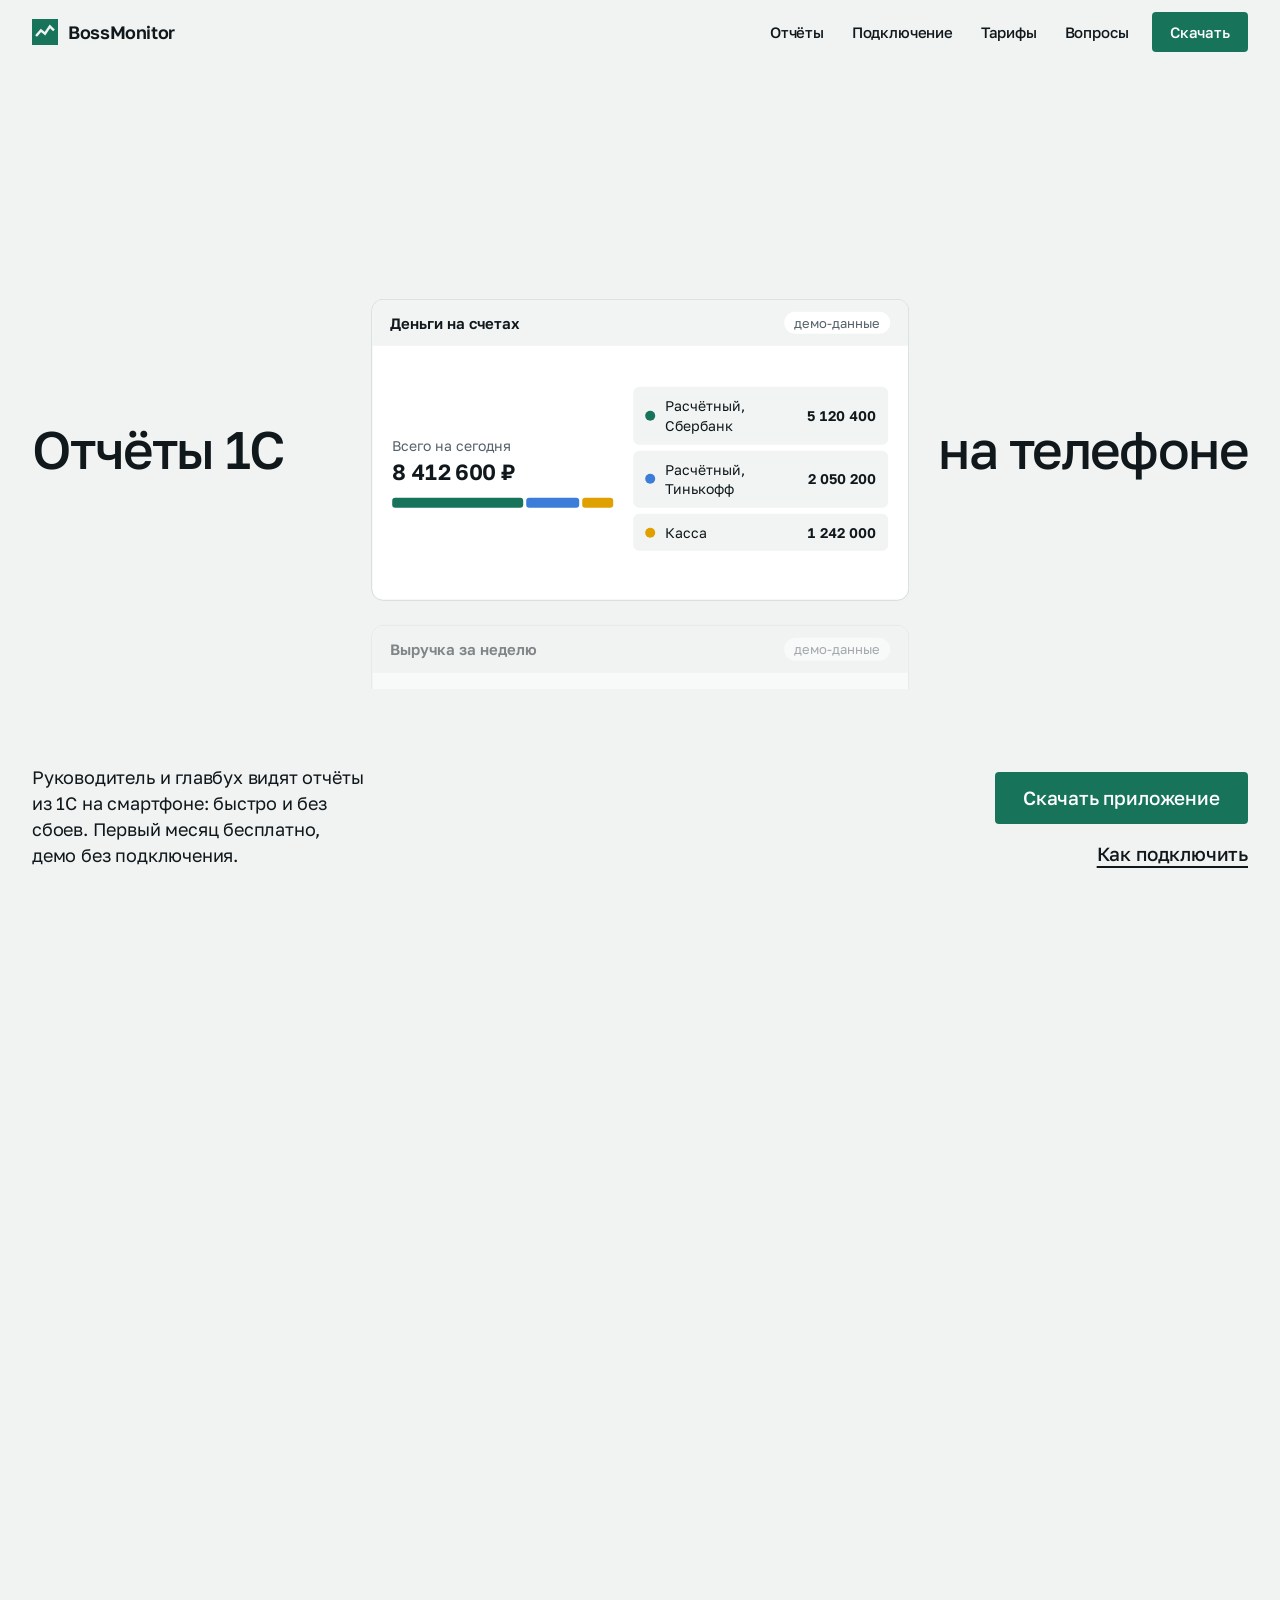
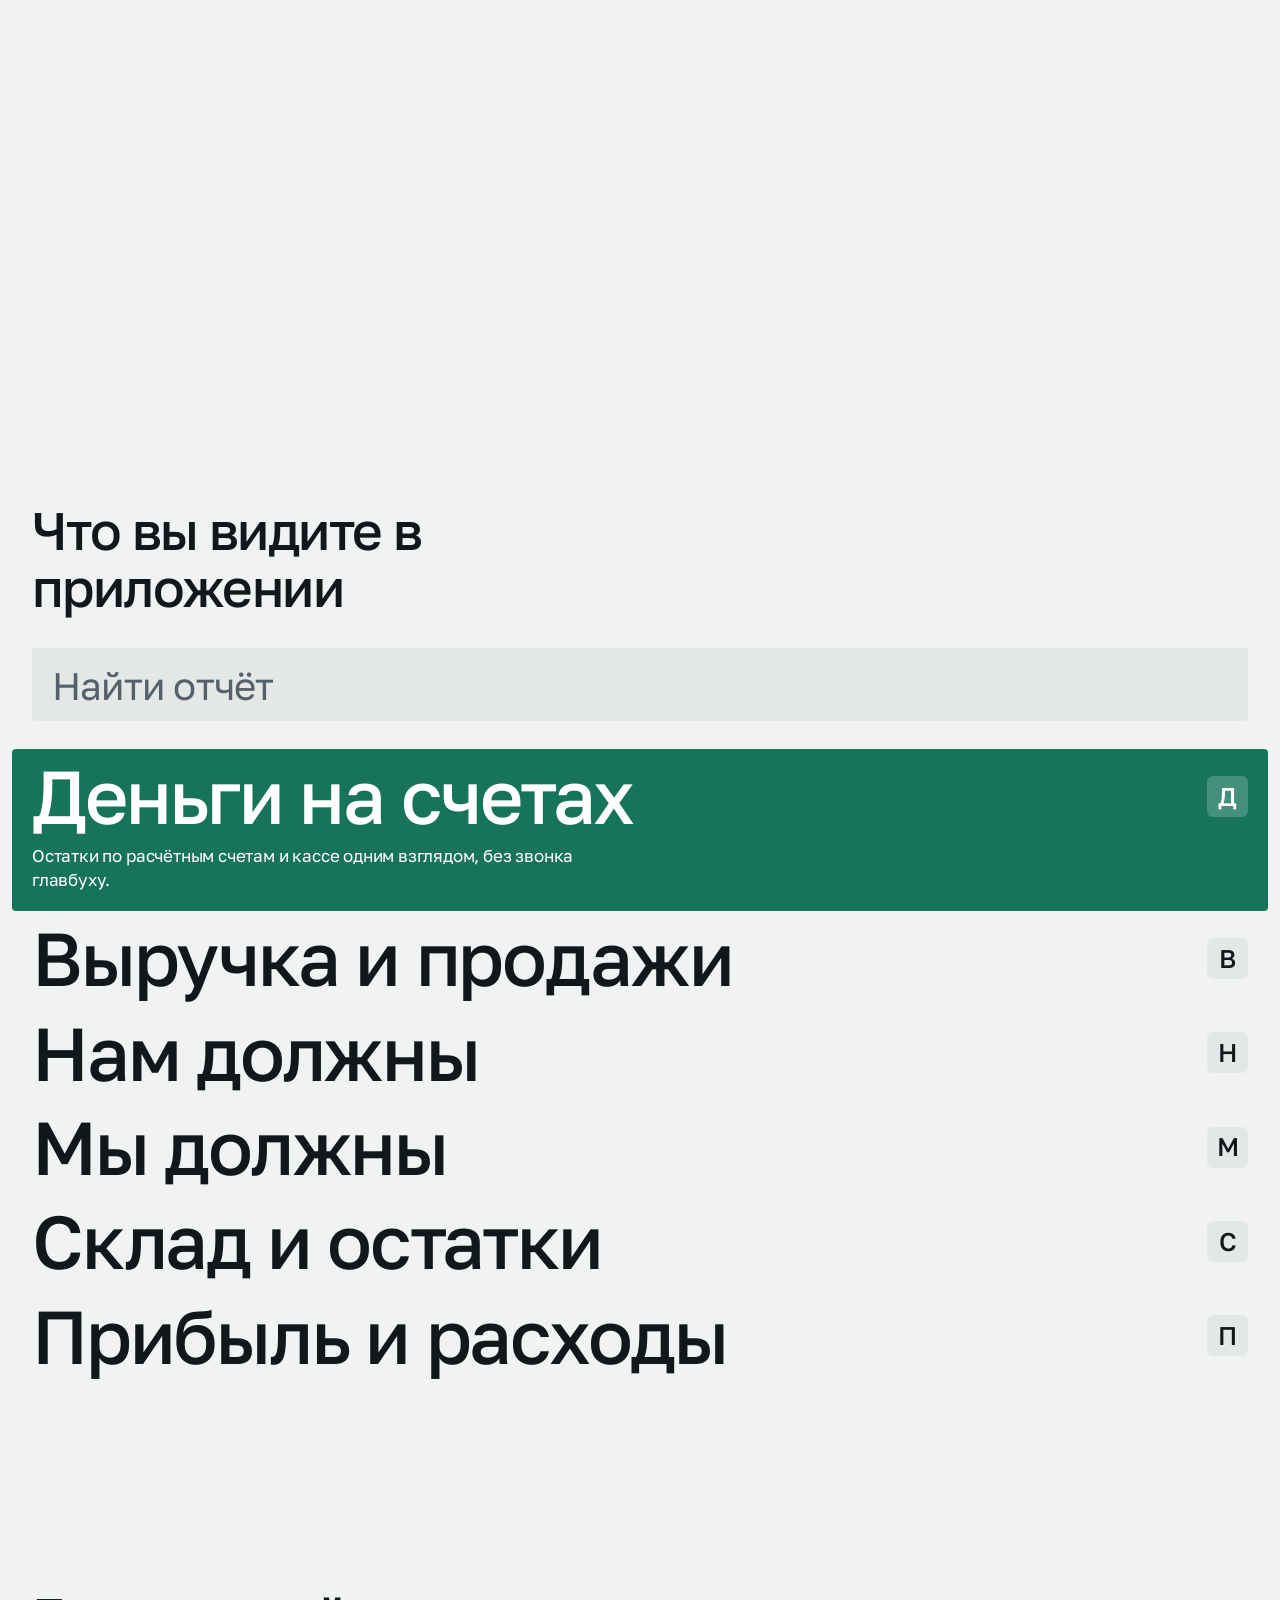
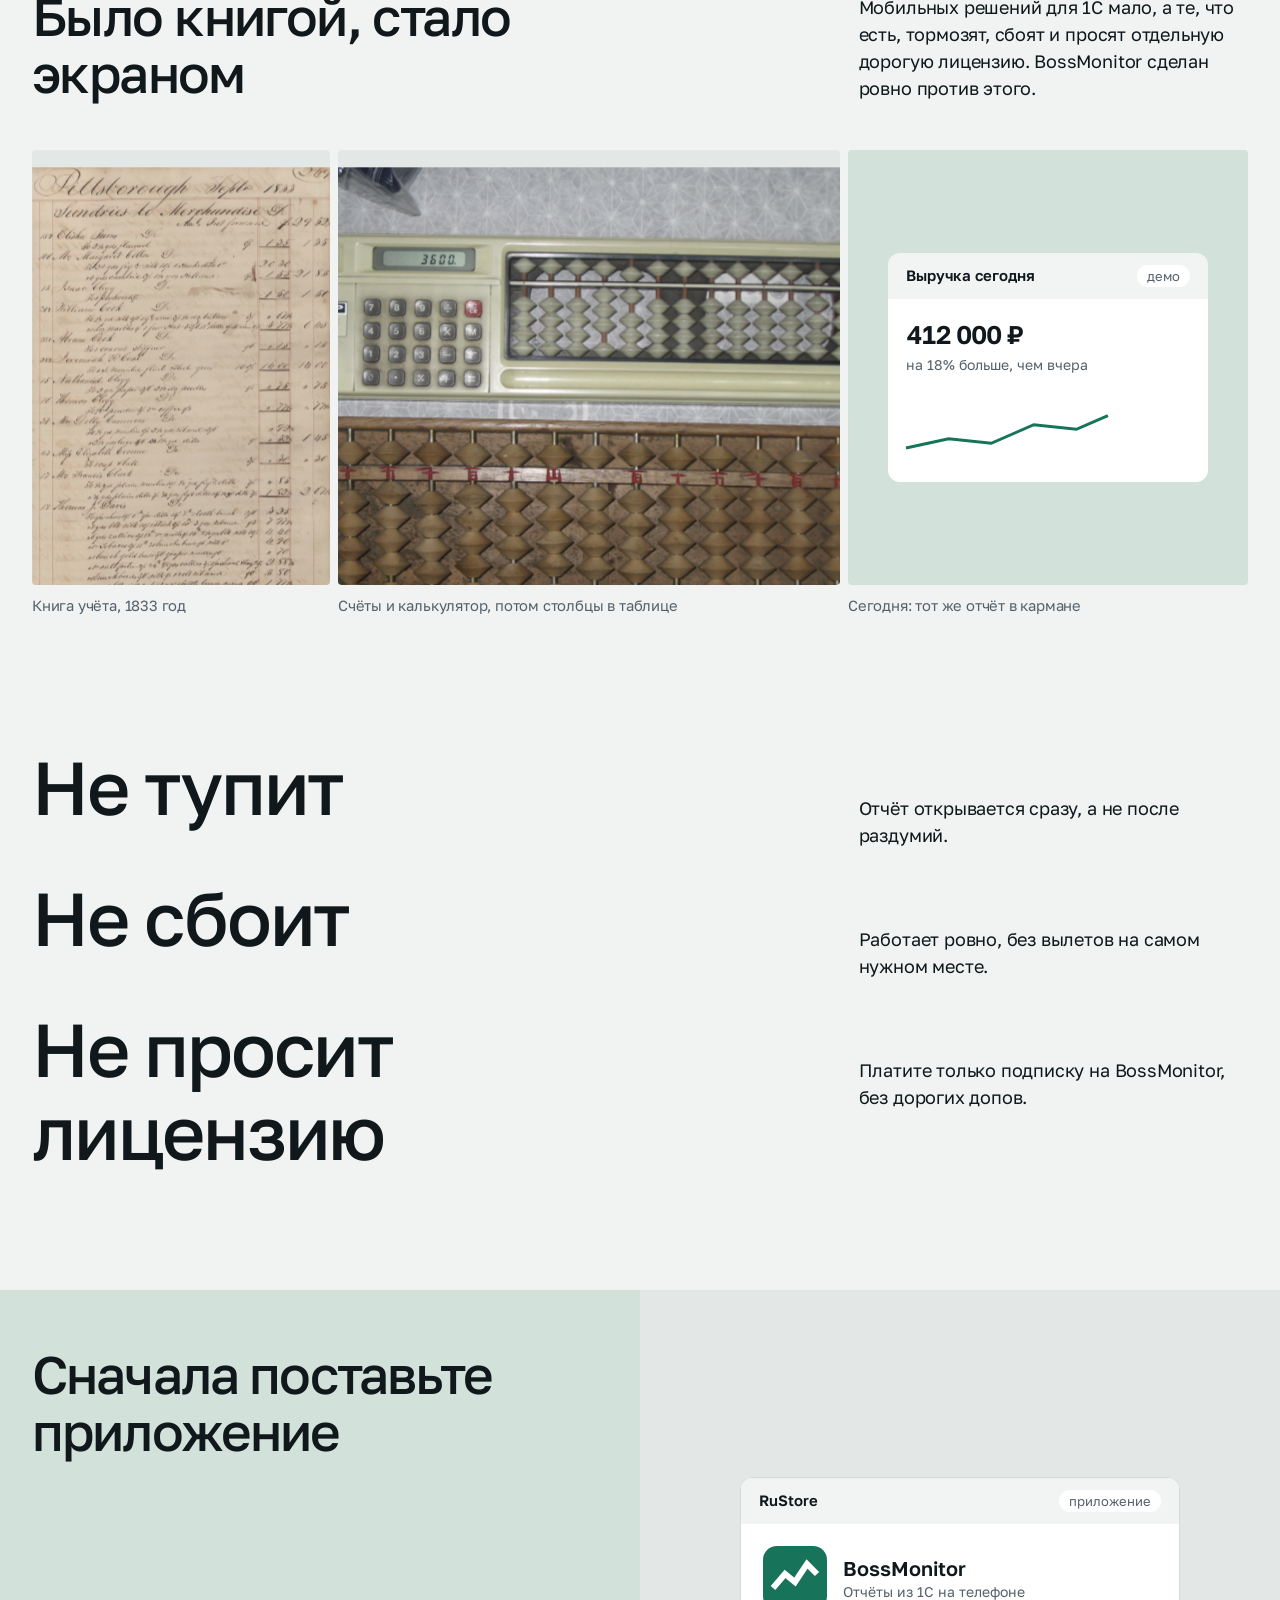
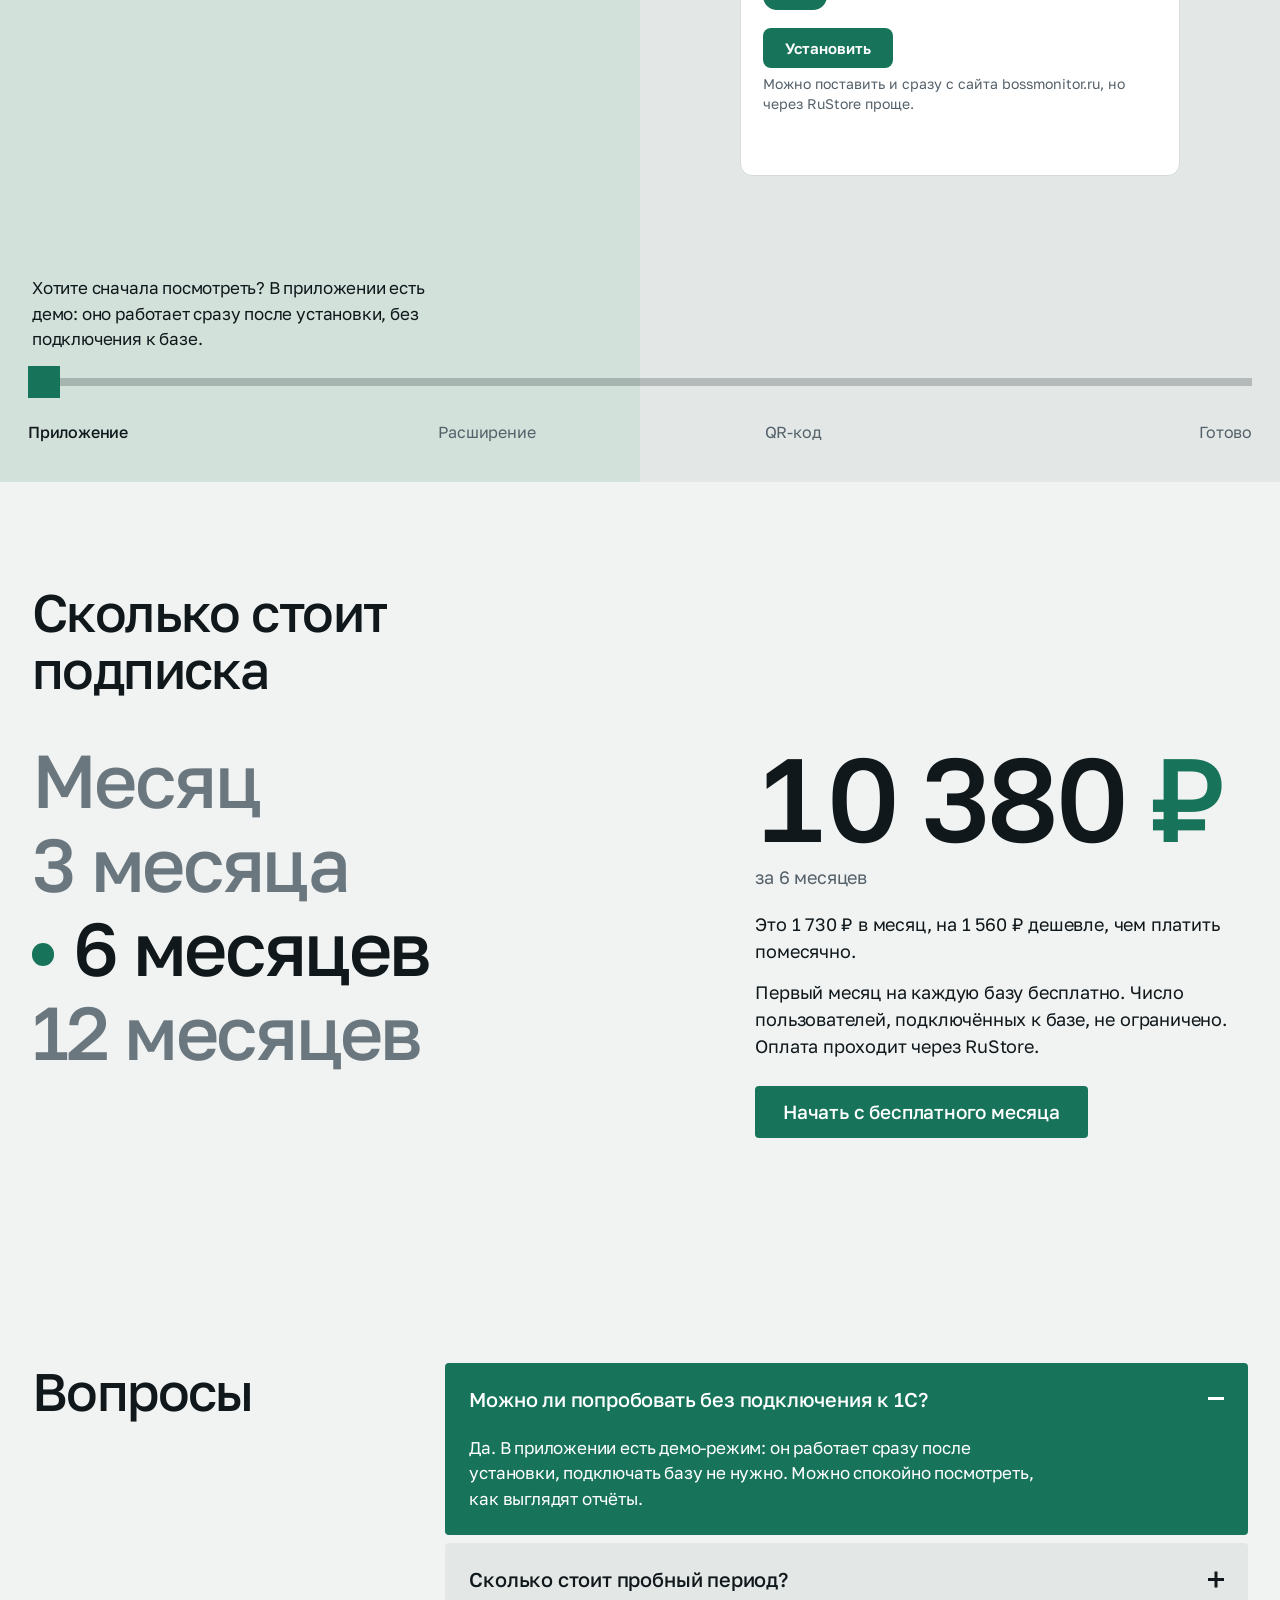
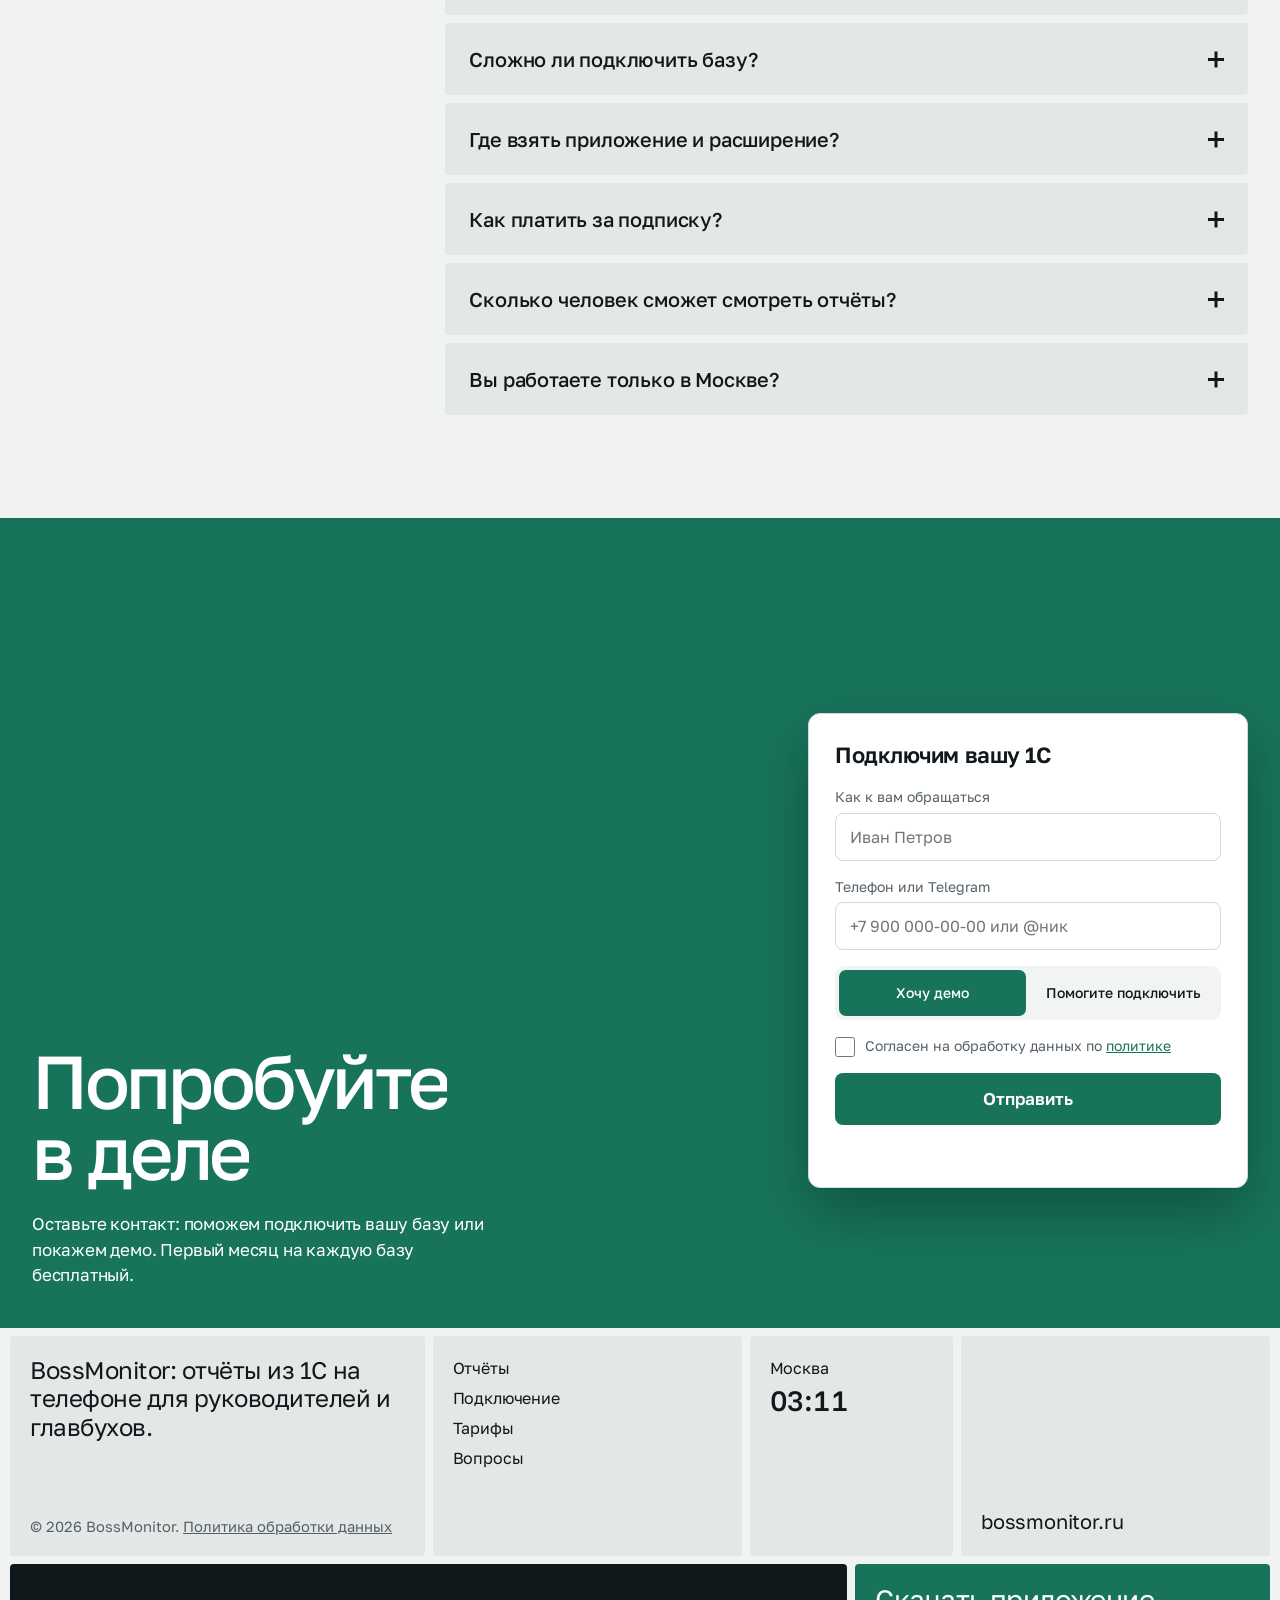
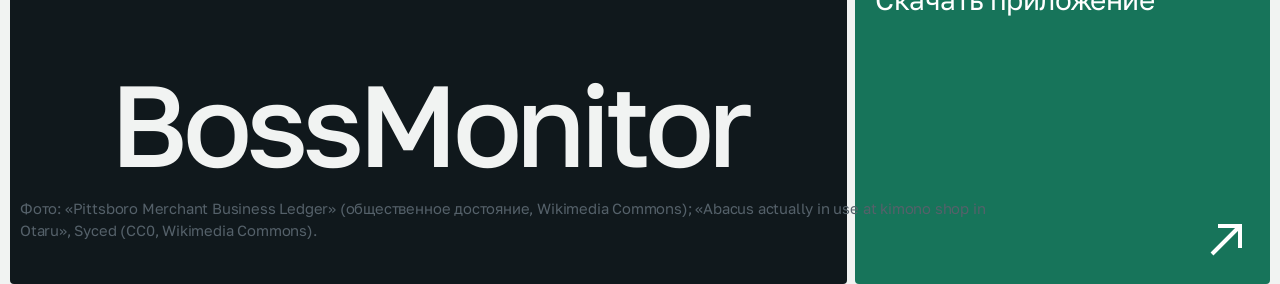
==== index.html @ a2acd20f "init: landing for BossMonitor Co-Authored-By: Claude Sonnet 5.5 <noreply@anthropic.com>" ====
<!DOCTYPE html>
<html lang="ru">
<head>
<meta charset="utf-8">
<meta name="viewport" content="width=device-width, initial-scale=1">
<title>BossMonitor — отчёты 1С на телефоне руководителя</title>
<meta name="description" content="BossMonitor показывает руководителю и главбуху отчёты из 1С прямо на смартфоне. Первый месяц на каждую базу бесплатно, демо работает сразу после установки.">
<meta property="og:title" content="BossMonitor — отчёты 1С на телефоне">
<meta property="og:description" content="Деньги на счетах, выручка, дебиторка и склад из вашей 1С на экране смартфона. Первый месяц бесплатно.">
<meta property="og:type" content="website">
<meta name="theme-color" content="#F1F3F2">
<link rel="icon" href="data:image/svg+xml,%3Csvg xmlns='http://www.w3.org/2000/svg' viewBox='0 0 32 32'%3E%3Crect width='32' height='32' fill='%2317745A'/%3E%3Cpath d='M5 21l6-7 5 4 6-9 5 5' fill='none' stroke='%23fff' stroke-width='3'/%3E%3C/svg%3E">
<link rel="preconnect" href="https://fonts.googleapis.com">
<link rel="preconnect" href="https://fonts.gstatic.com" crossorigin>
<link href="https://fonts.googleapis.com/css2?family=Golos+Text:wght@400;500;600&display=swap" rel="stylesheet">
<link rel="stylesheet" href="styles.css">
</head>
<body>

<header class="header" id="header">
  <div class="header__inner">
    <a class="brand" href="#top" aria-label="BossMonitor, на главную">
      <svg class="brand__mark" width="26" height="26" viewBox="0 0 32 32" aria-hidden="true"><rect width="32" height="32" fill="currentColor"/><path d="M5 21l6-7 5 4 6-9 5 5" fill="none" stroke="var(--bg)" stroke-width="3"/></svg>
      <span>BossMonitor</span>
    </a>
    <nav class="nav" id="nav" aria-label="Разделы">
      <a href="#features">Отчёты</a>
      <a href="#connect">Подключение</a>
      <a href="#pricing">Тарифы</a>
      <a href="#faq">Вопросы</a>
    </nav>
    <a class="btn btn--head" href="https://bossmonitor.ru/" target="_blank" rel="noopener"><span>Скачать</span></a>
  </div>
</header>

<main>
<!-- ============ HERO ============ -->
<section class="hero" id="top">
  <div class="hero__stage">
    <h1 class="hero__h1"><span class="h1l">Отчёты 1С</span><span class="h1r">на телефоне</span></h1>

    <div class="reel" id="reel" aria-label="Примеры экранов приложения">
      <div class="reel__track" id="reelTrack">

        <article class="frame is-on" data-ui>
          <div class="ui__bar"><b>Деньги на счетах</b><span class="chip">демо-данные</span></div>
          <div class="ui__body ui__body--cash">
            <div>
              <p class="ui__lab">Всего на сегодня</p>
              <p class="ui__big"><span data-count="8412600">8 412 600</span> ₽</p>
              <div class="split" aria-hidden="true"><i style="--w:60.9%"></i><i style="--w:24.4%"></i><i style="--w:14.7%"></i></div>
            </div>
            <ul class="rows">
              <li><span class="dot d1"></span><span>Расчётный, Сбербанк</span><b>5 120 400</b></li>
              <li><span class="dot d2"></span><span>Расчётный, Тинькофф</span><b>2 050 200</b></li>
              <li><span class="dot d3"></span><span>Касса</span><b>1 242 000</b></li>
            </ul>
          </div>
        </article>

        <article class="frame" data-ui>
          <div class="ui__bar"><b>Выручка за неделю</b><span class="chip">демо-данные</span></div>
          <div class="ui__body ui__body--rev">
            <div>
              <p class="ui__lab">Итого за 7 дней</p>
              <p class="ui__big">2 669 000 ₽</p>
              <p class="ui__sub">Лучший день — четверг, 501 000 ₽</p>
            </div>
            <div class="bars" aria-hidden="true">
              <span style="--h:82%"><em>412</em><i>пн</i></span>
              <span style="--h:77%"><em>388</em><i>вт</i></span>
              <span style="--h:90%"><em>455</em><i>ср</i></span>
              <span style="--h:100%" class="top"><em>501</em><i>чт</i></span>
              <span style="--h:95%"><em>479</em><i>пт</i></span>
              <span style="--h:47%"><em>236</em><i>сб</i></span>
              <span style="--h:40%"><em>198</em><i>вс</i></span>
            </div>
          </div>
        </article>

        <article class="frame" data-ui>
          <div class="ui__bar"><b>Нам должны</b><span class="chip">демо-данные</span></div>
          <div class="ui__body ui__body--debt">
            <div>
              <p class="ui__lab">Дебиторская задолженность</p>
              <p class="ui__big">3 184 000 ₽</p>
              <p class="ui__sub warn">Просрочено: 1 420 000 ₽</p>
            </div>
            <ul class="rows">
              <li><span>«Альфа-Строй»</span><span class="tag tag--late">просрочка 12 дн.</span><b>1 420 000</b></li>
              <li><span>«ТехноПарк»</span><span class="tag">срок 5 дн.</span><b>980 000</b></li>
              <li><span>«Меридиан»</span><span class="tag">срок 14 дн.</span><b>784 000</b></li>
            </ul>
          </div>
        </article>

        <article class="frame" data-ui>
          <div class="ui__bar"><b>Склад: остатки</b><span class="chip">демо-данные</span></div>
          <div class="ui__body ui__body--stock">
            <div>
              <p class="ui__lab">Ниже минимума</p>
              <p class="ui__big">2 позиции</p>
              <p class="ui__sub">из 3 в списке</p>
            </div>
            <ul class="rows">
              <li><span>Кабель ВВГ 3×2,5</span><span class="tag">норма</span><b>1 840 м</b></li>
              <li><span>Автомат 16 А</span><span class="tag tag--late">мало</span><b>38 шт</b></li>
              <li><span>Щиток ЩРн-12</span><span class="tag tag--late">мало</span><b>6 шт</b></li>
            </ul>
          </div>
        </article>

      </div>
    </div>

    <div class="hero__foot">
      <p class="hero__lead">Руководитель и главбух видят отчёты из 1С на смартфоне: быстро и без сбоев. Первый месяц бесплатно, демо без подключения.</p>
      <div class="hero__act">
        <a class="btn" href="https://bossmonitor.ru/" target="_blank" rel="noopener"><span>Скачать приложение</span></a>
        <a class="link" href="#connect">Как подключить</a>
      </div>
    </div>
      </div>
</section>

<!-- ============ FEATURES: команды ============ -->
<section class="sec features" id="features" aria-labelledby="featuresH">
  <div class="wrap">
    <h2 class="h2" id="featuresH" data-split>Что вы видите в приложении</h2>
    <div class="cmd" data-ui id="cmd">
      <label class="cmd__field"><span class="sr">Поиск по отчётам</span>
        <input id="cmdInput" type="search" placeholder="Найти отчёт" autocomplete="off" spellcheck="false">
      </label>
      <ul class="cmd__list" id="cmdList" role="listbox" aria-label="Отчёты">
        <li role="option" tabindex="0" data-key="д" class="is-sel">
          <span class="cmd__name">Деньги на счетах</span><kbd>Д</kbd>
          <span class="cmd__desc">Остатки по расчётным счетам и кассе одним взглядом, без звонка главбуху.</span>
        </li>
        <li role="option" tabindex="0" data-key="в">
          <span class="cmd__name">Выручка и продажи</span><kbd>В</kbd>
          <span class="cmd__desc">Продажи за день, неделю и месяц: утром уже понятно, как идёт торговля.</span>
        </li>
        <li role="option" tabindex="0" data-key="н">
          <span class="cmd__name">Нам должны</span><kbd>Н</kbd>
          <span class="cmd__desc">Дебиторка по контрагентам: кто должен, сколько и на сколько дней просрочка.</span>
        </li>
        <li role="option" tabindex="0" data-key="м">
          <span class="cmd__name">Мы должны</span><kbd>М</kbd>
          <span class="cmd__desc">Кредиторка: что и кому предстоит оплатить в ближайшие дни.</span>
        </li>
        <li role="option" tabindex="0" data-key="с">
          <span class="cmd__name">Склад и остатки</span><kbd>С</kbd>
          <span class="cmd__desc">Что лежит на складе и что заканчивается, пока вы не на месте.</span>
        </li>
        <li role="option" tabindex="0" data-key="п">
          <span class="cmd__name">Прибыль и расходы</span><kbd>П</kbd>
          <span class="cmd__desc">Сколько заработали и куда ушли деньги за выбранный период.</span>
        </li>
      </ul>
      <p class="cmd__none" id="cmdNone" hidden>Такого отчёта в списке нет. <a href="#contact">Напишите, какого не хватает</a>.</p>
    </div>
  </div>
</section>

<!-- ============ ПРОТИВ ТОРМОЗОВ ============ -->
<section class="sec then" id="why" aria-labelledby="whyH">
  <div class="wrap">
    <div class="then__head">
      <h2 class="h2" id="whyH" data-split>Было книгой, стало экраном</h2>
      <p class="then__lead">Мобильных решений для 1С мало, а те, что есть, тормозят, сбоят и просят отдельную дорогую лицензию. BossMonitor сделан ровно против этого.</p>
    </div>

    <div class="then__tiles">
      <figure class="tile tile--a">
        <div class="pic"><img src="assets/pittsboro-merchant-business-ledger.jpg" width="1920" height="2881" loading="lazy" alt="Страница торговой книги учёта 1833 года, исписанная пером"></div>
        <figcaption>Книга учёта, 1833 год</figcaption>
      </figure>
      <figure class="tile tile--b">
        <div class="pic"><img src="assets/abacus-actually-in-use-at-kimono-shop.jpg" width="1600" height="1200" loading="lazy" alt="Деревянные счёты и калькулятор со счётами на столе"></div>
        <figcaption>Счёты и калькулятор, потом столбцы в таблице</figcaption>
      </figure>
      <figure class="tile tile--c" data-ui-wrap>
        <div class="pocket" data-ui>
          <div class="ui__bar"><b>Выручка сегодня</b><span class="chip">демо</span></div>
          <div class="ui__body">
            <p class="ui__big" data-count="412000" data-fmt="rub">412 000 ₽</p>
            <p class="ui__sub">на 18% больше, чем вчера</p>
            <div class="spark" aria-hidden="true"><svg viewBox="0 0 200 60" preserveAspectRatio="none"><path d="M0 48 L30 40 L60 44 L90 28 L120 32 L150 16 L200 8" fill="none" stroke="var(--accent)" stroke-width="3" vector-effect="non-scaling-stroke" pathLength="1"/></svg></div>
          </div>
        </div>
        <figcaption>Сегодня: тот же отчёт в кармане</figcaption>
      </figure>
    </div>

    <ul class="never">
      <li><b>Не тупит</b><span>Отчёт открывается сразу, а не после раздумий.</span></li>
      <li><b>Не сбоит</b><span>Работает ровно, без вылетов на самом нужном месте.</span></li>
      <li><b>Не просит лицензию</b><span>Платите только подписку на BossMonitor, без дорогих допов.</span></li>
    </ul>
  </div>
</section>

<!-- ============ ПОДКЛЮЧЕНИЕ: слайдер ============ -->
<section class="connect" id="connect" aria-labelledby="connectH">
  <h2 class="sr" id="connectH">Как подключить BossMonitor к 1С</h2>
  <div class="connect__stage">
    <div class="connect__left">
      <p class="connect__clause" id="clause" aria-live="polite">Сначала поставьте приложение</p>
      <p class="connect__note">Хотите сначала посмотреть? В приложении есть демо: оно работает сразу после установки, без подключения к базе.</p>
    </div>
    <div class="connect__right">
      <div class="fx" id="fx">
        <!-- stage 0: store -->
        <div class="fx__s is-on" data-ui>
          <div class="ui__bar"><b>RuStore</b><span class="chip">приложение</span></div>
          <div class="ui__body store">
            <div class="store__top">
              <svg width="64" height="64" viewBox="0 0 32 32" aria-hidden="true"><rect width="32" height="32" fill="#17745A"/><path d="M5 21l6-7 5 4 6-9 5 5" fill="none" stroke="#fff" stroke-width="3"/></svg>
              <div><b>BossMonitor</b><span>Отчёты из 1С на телефоне</span></div>
            </div>
            <a class="ui__btn" href="https://bossmonitor.ru/" target="_blank" rel="noopener">Установить</a>
            <p class="ui__sub">Можно поставить и сразу с сайта bossmonitor.ru, но через RuStore проще.</p>
          </div>
        </div>
        <!-- stage 1: extension -->
        <div class="fx__s" data-ui>
          <div class="ui__bar"><b>Расширения конфигурации</b><span class="chip">1С</span></div>
          <div class="ui__body ext">
            <ul class="rows">
              <li><span>Расширение BossMonitor</span><span class="tag tag--ok">подключено</span></li>
              <li class="faded"><span>Другие расширения</span><span class="tag">нет</span></li>
            </ul>
            <p class="ui__sub">Расширение берётся с сайта и ставится штатной функцией 1С. Есть подробная инструкция.</p>
          </div>
        </div>
        <!-- stage 2: QR -->
        <div class="fx__s" data-ui>
          <div class="ui__bar"><b>Подключение базы</b><span class="chip">QR-код</span></div>
          <div class="ui__body qr">
            <svg id="qrSvg" viewBox="0 0 25 25" width="168" height="168" shape-rendering="crispEdges" aria-label="QR-код для подключения"></svg>
            <p class="ui__sub">Откройте приложение, наведите камеру на код на экране 1С, и база подключена.</p>
          </div>
        </div>
        <!-- stage 3: ready -->
        <div class="fx__s" data-ui>
          <div class="ui__bar"><b>Деньги на счетах</b><span class="chip">готово</span></div>
          <div class="ui__body ui__body--cash2">
            <p class="ui__lab">Всего на сегодня</p>
            <p class="ui__big">8 412 600 ₽</p>
            <ul class="rows">
              <li><span class="dot d1"></span><span>Расчётный, Сбербанк</span><b>5 120 400</b></li>
              <li><span class="dot d2"></span><span>Расчётный, Тинькофф</span><b>2 050 200</b></li>
              <li><span class="dot d3"></span><span>Касса</span><b>1 242 000</b></li>
            </ul>
          </div>
        </div>
      </div>
    </div>
    <div class="connect__ctl">
      <div class="rng"><span class="rng__track"></span><span class="rng__fill" id="rngFill"></span><input type="range" id="stageRange" min="0" max="3" step="1" value="0" aria-label="Шаг подключения" aria-valuetext="Приложение"></div>
      <ol class="connect__names" id="stageNames">
        <li class="is-on"><button type="button" data-i="0">Приложение</button></li>
        <li><button type="button" data-i="1">Расширение</button></li>
        <li><button type="button" data-i="2">QR-код</button></li>
        <li><button type="button" data-i="3">Готово</button></li>
      </ol>
    </div>
  </div>
</section>

<!-- ============ ТАРИФЫ ============ -->
<section class="sec pricing" id="pricing" aria-labelledby="pricingH">
  <div class="wrap">
    <h2 class="h2" id="pricingH" data-split>Сколько стоит подписка</h2>
    <div class="pr">
      <div class="pr__names" role="tablist" aria-label="Срок подписки">
        <button type="button" role="tab" data-i="0" aria-selected="false">Месяц</button>
        <button type="button" role="tab" data-i="1" aria-selected="false">3 месяца</button>
        <button type="button" role="tab" data-i="2" aria-selected="true" class="is-sel">6 месяцев</button>
        <button type="button" role="tab" data-i="3" aria-selected="false">12 месяцев</button>
      </div>
      <div class="pr__stage" id="prStage" aria-live="polite">
        <p class="pr__price"><span id="prNum">10 380</span><span class="pr__cur"> ₽</span></p>
        <p class="pr__per" id="prPer">за 6 месяцев</p>
        <p class="pr__text" id="prText">Это 1 730 ₽ в месяц, на 1 560 ₽ дешевле, чем платить помесячно.</p>
        <p class="pr__text">Первый месяц на каждую базу бесплатно. Число пользователей, подключённых к базе, не ограничено. Оплата проходит через RuStore.</p>
        <a class="btn" href="https://bossmonitor.ru/" target="_blank" rel="noopener"><span id="prBtn">Начать с бесплатного месяца</span></a>
      </div>
    </div>
  </div>
</section>

<!-- ============ FAQ ============ -->
<section class="sec faq" id="faq" aria-labelledby="faqH">
  <div class="wrap faq__grid">
    <h2 class="h2 faq__h" id="faqH" data-split>Вопросы</h2>
    <div class="faq__list">
      <details name="faq" open>
        <summary>Можно ли попробовать без подключения к 1С?</summary>
        <div class="ans"><p>Да. В приложении есть демо-режим: он работает сразу после установки, подключать базу не нужно. Можно спокойно посмотреть, как выглядят отчёты.</p></div>
      </details>
      <details name="faq">
        <summary>Сколько стоит пробный период?</summary>
        <div class="ans"><p>Первый месяц бесплатный, и он считается на каждую базу отдельно. Если у вас несколько баз, у каждой свой пробный месяц.</p></div>
      </details>
      <details name="faq">
        <summary>Сложно ли подключить базу?</summary>
        <div class="ans"><p>Нет. Нужно поставить приложение, добавить расширение в 1С штатной функцией и отсканировать QR-код. На сайте есть подробная инструкция, и пользователи обычно справляются сами.</p></div>
      </details>
      <details name="faq">
        <summary>Где взять приложение и расширение?</summary>
        <div class="ans"><p>Приложение есть в RuStore, ссылки на сайте bossmonitor.ru. Там же можно скачать его напрямую, но через RuStore проще. Расширение для 1С берётся с сайта.</p></div>
      </details>
      <details name="faq">
        <summary>Как платить за подписку?</summary>
        <div class="ans"><p>Оплата идёт через RuStore. Можно взять месяц за 1 990 ₽, 3 месяца за 5 670 ₽, полгода за 10 380 ₽ или год за 14 990 ₽.</p></div>
      </details>
      <details name="faq">
        <summary>Сколько человек сможет смотреть отчёты?</summary>
        <div class="ans"><p>Количество пользователей, подключённых к одной базе, не ограничено: руководитель, заместитель, главбух и все, кому нужны цифры.</p></div>
      </details>
      <details name="faq">
        <summary>Вы работаете только в Москве?</summary>
        <div class="ans"><p>Мы из Москвы, но подключаем клиентов по всей России: приложение ставится на телефон, а подключение делается удалённо.</p></div>
      </details>
    </div>
  </div>
</section>

<!-- ============ CTA ============ -->
<section class="cta" id="contact" aria-labelledby="ctaH">
  <div class="cta__grid">
    <div class="cta__left">
      <h2 class="cta__h" id="ctaH" data-split>Попробуйте в деле</h2>
      <p class="cta__p">Оставьте контакт: поможем подключить вашу базу или покажем демо. Первый месяц на каждую базу бесплатный.</p>
    </div>
    <form class="dlg" id="leadForm" data-ui novalidate>
      <b class="dlg__t">Подключим вашу 1С</b>
      <label class="dlg__f"><span>Как к вам обращаться</span>
        <input type="text" name="name" autocomplete="name" placeholder="Иван Петров" required>
      </label>
      <label class="dlg__f"><span>Телефон или Telegram</span>
        <input type="text" name="contact" autocomplete="tel" placeholder="+7 900 000-00-00 или @ник" required>
      </label>
      <fieldset class="seg">
        <legend class="sr">Что нужно</legend>
        <label><input type="radio" name="intent" value="Хочу посмотреть демо" checked><span>Хочу демо</span></label>
        <label><input type="radio" name="intent" value="Нужна помощь с подключением базы"><span>Помогите подключить</span></label>
      </fieldset>
      <input type="text" name="_gotcha" style="display:none" tabindex="-1" autocomplete="off">
      <label class="dlg__ok"><input type="checkbox" name="consent" required> <span>Согласен на обработку данных по <a href="privacy.html" target="_blank" rel="noopener">политике</a></span></label>
      <button class="ui__btn ui__btn--lg" type="submit">Отправить</button>
      <p class="dlg__msg" id="formMsg" role="status"></p>
    </form>
  </div>
</section>
</main>

<!-- ============ FOOTER ============ -->
<footer class="foot">
  <div class="foot__grid">
    <div class="ft ft--stmt">
      <p>BossMonitor: отчёты из 1С на телефоне для руководителей и главбухов.</p>
      <small>© <span id="year">2026</span> BossMonitor. <a href="privacy.html">Политика обработки данных</a></small>
    </div>
    <nav class="ft ft--nav" aria-label="Разделы в подвале">
      <a href="#features">Отчёты</a>
      <a href="#connect">Подключение</a>
      <a href="#pricing">Тарифы</a>
      <a href="#faq">Вопросы</a>
    </nav>
    <div class="ft ft--time"><p>Москва<br><span id="msk">--:--</span></p></div>
    <a class="ft ft--mail" href="https://bossmonitor.ru/" target="_blank" rel="noopener">bossmonitor.ru</a>
    <div class="ft ft--word" aria-hidden="true">BossMonitor</div>
    <a class="ft ft--go" href="https://bossmonitor.ru/" target="_blank" rel="noopener">
      <span>Скачать приложение</span>
      <svg width="48" height="48" viewBox="0 0 48 48" fill="none" aria-hidden="true"><path d="M10 38L38 10M16 10h22v22" stroke="currentColor" stroke-width="4"/></svg>
    </a>
  </div>
  <p class="foot__cr">Фото: «Pittsboro Merchant Business Ledger» (общественное достояние, Wikimedia Commons); «Abacus actually in use at kimono shop in Otaru», Syced (CC0, Wikimedia Commons).</p>
</footer>

<script src="script.js"></script>
</body>
</html>
---- styles.css ----
/* BossMonitor — отчёты 1С на телефоне */
:root {
  --bg: #F1F3F2;
  --surface: #E3E8E6;
  --ink: #10181C;
  --muted: #55616A;
  --accent: #17745A;
  --accent-ink: #FFFFFF;
  --field-1: #D2E2DA;
  --field-1-ink: #10181C;
  --ui-bg: #FFFFFF;
  --ui-line: #D3DAD8;
  --ui-soft: #F1F4F3;
  --ui-warn: #8A1C14;
  --ui-warn-bg: #F7DCD8;

  --m: 32px;
  --r: 4px;
  --ease: cubic-bezier(.2, .8, .2, 1);

  --step-small: clamp(0.875rem, 0.84rem + 0.1vw, 0.9375rem);
  --step-body: clamp(1.0625rem, 1rem + 0.25vw, 1.1875rem);
  --step-lead: clamp(1.25rem, 1.1rem + 0.7vw, 1.625rem);
  --step-head: clamp(2rem, 0.9rem + 3vw, 3.5rem);
  --step-display: clamp(2.25rem, 1rem + 4.6vw, 4.75rem);
  --step-mega: clamp(3.25rem, 1rem + 8vw, 8rem);
}

*, *::before, *::after { box-sizing: border-box; }
html { scroll-behavior: auto; -webkit-text-size-adjust: 100%; }
body {
  margin: 0;
  background: var(--bg);
  color: var(--ink);
  font-family: 'Golos Text', system-ui, -apple-system, 'Segoe UI', Arial, sans-serif;
  font-size: var(--step-body);
  line-height: 1.5;
  letter-spacing: -0.01em;
  font-weight: 400;
  overflow-x: clip;
}
img, svg { display: block; max-width: 100%; }
a { color: inherit; }
p { margin: 0; }
h1, h2, h3 { margin: 0; font-weight: 500; }
ul, ol { margin: 0; padding: 0; list-style: none; }
button, input { font: inherit; color: inherit; letter-spacing: inherit; }
button { cursor: pointer; background: none; border: 0; padding: 0; }
::selection { background: var(--accent); color: var(--accent-ink); }
:focus-visible { outline: 3px solid var(--accent); outline-offset: 3px; }
.sr { position: absolute; width: 1px; height: 1px; overflow: hidden; clip: rect(0 0 0 0); white-space: nowrap; }
[hidden] { display: none !important; }

.wrap { padding-inline: var(--m); max-width: 1920px; margin-inline: auto; }
.sec { padding-block: clamp(72px, 8vw, 120px); }
.h2 { font-size: var(--step-head); line-height: 1.08; letter-spacing: -0.03em; max-width: 18ch; }

/* ---------- buttons ---------- */
.btn {
  display: inline-flex; align-items: center; justify-content: center;
  min-height: 52px; padding: 0 28px;
  background: var(--accent); color: var(--accent-ink);
  text-decoration: none; font-weight: 500; font-size: var(--step-body);
  border-radius: var(--r);
  transition: transform .35s var(--ease), background-color .25s;
  will-change: transform;
}
.btn:hover { background: #0F5C46; }
.btn:active { transform: scale(.97); }
.btn--head { min-height: 40px; padding: 0 18px; font-size: 15px; }
.link { font-weight: 500; text-decoration: underline; text-decoration-thickness: 2px; text-underline-offset: 5px; transition: text-underline-offset .3s var(--ease); }
.link:hover { text-underline-offset: 9px; }

/* ---------- header ---------- */
.header { position: fixed; inset: 0 0 auto 0; z-index: 50; background: var(--bg); transition: transform .45s var(--ease); }
.header.is-hid { transform: translateY(-100%); }
.header__inner { height: 64px; display: flex; align-items: center; gap: 24px; padding-inline: var(--m); min-width: 0; }
.brand { display: inline-flex; align-items: center; gap: 10px; font-weight: 600; font-size: 18px; letter-spacing: -0.02em; text-decoration: none; flex-shrink: 0; color: var(--accent); }
.brand span { color: var(--ink); }
.nav { margin-left: auto; display: flex; gap: 28px; }
.nav a { font-size: 15px; font-weight: 500; text-decoration: none; white-space: nowrap; transition: color .2s; }
.nav a:hover { color: var(--accent); }

/* ---------- hero ---------- */
.hero { height: calc(100svh + 300vh); position: relative; }
.hero__stage {
  position: sticky; top: 0; height: 100svh; overflow: hidden;
  --fw: min(42vw, 640px);
  --fh: calc(var(--fw) * 9 / 16);
  --gap: 24px; --pk: 64px;
}
.hero__h1 {
  position: absolute; z-index: 3; left: var(--m); right: var(--m); top: 50%;
  transform: translateY(-50%);
  display: flex; justify-content: space-between; align-items: baseline;
  font-size: var(--step-head); line-height: 1.05; letter-spacing: -0.03em; font-weight: 500;
  pointer-events: none; white-space: nowrap;
}
.reel {
  position: absolute; left: 50%; top: 50%; z-index: 2;
  width: var(--fw);
  height: calc(var(--fh) + 2 * (var(--gap) + var(--pk)));
  transform: translate(-50%, -50%);
  overflow: hidden;
}
.reel__track { position: absolute; left: 0; right: 0; top: calc(var(--gap) + var(--pk)); will-change: transform; }
.frame { height: var(--fh); margin-bottom: var(--gap); transition: opacity .4s; }
.hero__foot { position: absolute; z-index: 3; left: var(--m); right: var(--m); bottom: 32px; display: flex; justify-content: space-between; align-items: flex-end; gap: 24px; pointer-events: none; }
.hero__foot > * { pointer-events: auto; }
.hero__lead { max-width: min(26vw, 380px); font-size: 18px; line-height: 1.45; }
.hero__act { display: flex; flex-direction: column; align-items: flex-end; gap: 16px; }

/* ---------- product fragments (data-ui) ---------- */
[data-ui] { background: var(--ui-bg); color: var(--ink); border: 1px solid var(--ui-line); border-radius: 12px; overflow: hidden; font-size: 14px; line-height: 1.4; letter-spacing: 0; }
.ui__bar { display: flex; align-items: center; justify-content: space-between; gap: 12px; padding: 12px 18px; background: var(--ui-soft); }
.ui__bar b { font-size: 15px; font-weight: 600; }
.chip { font-size: 13px; background: #fff; color: var(--muted); padding: 2px 10px; border-radius: 99px; white-space: nowrap; }
.ui__body { padding: 16px 20px; display: grid; grid-template-columns: 1fr 1.15fr; gap: 20px; align-items: center; height: calc(100% - 48px); }
.ui__lab { font-size: 14px; color: var(--muted); }
.ui__big { font-size: clamp(24px, 2vw, 30px); font-weight: 600; letter-spacing: -0.03em; line-height: 1.1; font-variant-numeric: tabular-nums; margin-top: 4px; }
.ui__sub { font-size: 14px; color: var(--muted); margin-top: 6px; }
.ui__sub.warn { color: var(--ui-warn); }
.rows li { display: flex; align-items: center; gap: 10px; padding: 9px 12px; margin-bottom: 6px; background: var(--ui-soft); border-radius: 6px; font-size: 14px; }
.rows li > span:first-of-type:not(.dot):not(.tag) { flex: 1; min-width: 0; }
.rows li .dot + span { flex: 1; }
.rows b { font-weight: 600; font-variant-numeric: tabular-nums; white-space: nowrap; }
.rows li.faded { opacity: .55; }
.dot { width: 10px; height: 10px; border-radius: 50%; flex: none; }
.d1 { background: var(--accent); } .d2 { background: #3C7DD9; } .d3 { background: #E0A100; }
.tag { font-size: 13px; padding: 1px 9px; border-radius: 99px; background: #E3E9E7; color: var(--muted); white-space: nowrap; }
.tag--late { background: var(--ui-warn-bg); color: var(--ui-warn); }
.tag--ok { background: #D3E8DD; color: #0F5A41; }
.split { display: flex; height: 10px; gap: 3px; margin-top: 14px; }
.split i { width: var(--w); border-radius: 3px; transform-origin: left; }
.split i:nth-child(1) { background: var(--accent); } .split i:nth-child(2) { background: #3C7DD9; } .split i:nth-child(3) { background: #E0A100; }
.bars { display: flex; gap: 8px; height: 100%; min-height: 130px; align-items: stretch; }
.bars span { flex: 1; position: relative; display: flex; flex-direction: column; justify-content: flex-end; align-items: center; gap: 3px; }
.bars em { font-style: normal; font-size: 13px; font-variant-numeric: tabular-nums; order: 0; color: var(--muted); }
.bars span::before { content: ''; order: 1; width: 100%; height: calc(var(--h) * .62); background: #A9C7BA; border-radius: 3px 3px 0 0; transform-origin: bottom; }
.bars span.top::before { background: var(--accent); }
.bars i { font-style: normal; font-size: 13px; order: 2; color: var(--muted); }
.ui__btn { display: inline-flex; align-items: center; justify-content: center; min-height: 40px; padding: 0 22px; background: var(--accent); color: #fff; border-radius: 8px; font-weight: 600; font-size: 15px; text-decoration: none; border: 0; transition: transform .3s var(--ease), background-color .2s; }
.ui__btn:hover { background: #0F5C46; }
.ui__btn:active { transform: scale(.97); }
.ui__btn--lg { min-height: 52px; width: 100%; font-size: 17px; }

/* hero reel: animate figures when a frame becomes active */
.js .frame .split i, .js .frame .bars span::before { transform: scaleX(.001); transition: transform .9s var(--ease); }
.js .frame .bars span::before { transform: scaleY(.001); }
.js .frame.is-on .split i { transform: none; }
.js .frame.is-on .bars span::before { transform: none; }
.js .frame.is-on .bars span:nth-child(2)::before { transition-delay: .05s; } .js .frame.is-on .bars span:nth-child(3)::before { transition-delay: .1s; }
.js .frame.is-on .bars span:nth-child(4)::before { transition-delay: .15s; } .js .frame.is-on .bars span:nth-child(5)::before { transition-delay: .2s; }
.js .frame.is-on .bars span:nth-child(6)::before { transition-delay: .25s; } .js .frame.is-on .bars span:nth-child(7)::before { transition-delay: .3s; }

/* ---------- words split + reveal ---------- */
.js [data-split] .w { display: inline-block; overflow: hidden; vertical-align: top; padding-bottom: .16em; margin-bottom: -.16em; }
.js [data-split] .wi { display: inline-block; transform: translateY(108%); transition: transform .95s var(--ease); transition-delay: calc(var(--i) * 70ms); }
.js [data-split].in .wi { transform: none; }
.js .rv { opacity: 0; transform: translateY(26px); transition: opacity .8s var(--ease), transform .9s var(--ease); transition-delay: var(--d, 0ms); }
.js .rv.in { opacity: 1; transform: none; }
.js .h1l { animation: inL 1.1s var(--ease) both .1s; }
.js .h1r { animation: inR 1.1s var(--ease) both .2s; }
.js .reel { animation: inUp 1.2s var(--ease) both .25s; }
.js .hero__foot { animation: inUp 1s var(--ease) both .5s; }
@keyframes inL { from { opacity: 0; transform: translateX(-60px); } }
@keyframes inR { from { opacity: 0; transform: translateX(60px); } }
@keyframes inUp { from { opacity: 0; translate: 0 40px; } }

/* ---------- features: command list ---------- */
.features .h2 { margin-bottom: 32px; }
.cmd { background: transparent; border: 0; border-radius: 0; overflow: visible; font-size: inherit; letter-spacing: inherit; }
.cmd__field { display: block; }
.cmd__field input {
  width: 100%; height: 1.9em; font-size: clamp(1.75rem, 3vw, 2.75rem);
  padding: 0 20px; background: var(--surface); border: 0; border-radius: var(--r); letter-spacing: -0.02em;
  outline-offset: 2px;
}
.cmd__field input::placeholder { color: var(--muted); opacity: 1; }
.cmd__list { margin-top: 28px; }
.cmd__list li {
  position: relative; display: grid; grid-template-columns: 1fr auto; align-items: center; column-gap: 20px;
  padding: 6px 20px; margin-inline: -20px; border-radius: var(--r);
  cursor: pointer; transition: background-color .3s var(--ease), color .3s;
}
.cmd__name { font-size: var(--step-display); line-height: 1.1; letter-spacing: -0.03em; font-weight: 500; }
.cmd kbd { font: inherit; font-size: clamp(1.25rem, 2vw, 1.75rem); font-weight: 500; width: 1.6em; height: 1.6em; display: grid; place-items: center; background: var(--surface); border-radius: 6px; transition: background-color .3s, color .3s; }
.cmd__desc { grid-column: 1 / -1; font-size: 17px; max-width: 52ch; max-height: 0; opacity: 0; overflow: hidden; transition: max-height .5s var(--ease), opacity .4s, padding .4s; }
.cmd__list li.is-sel { background: var(--accent); color: var(--accent-ink); }
.cmd__list li.is-sel kbd { background: rgba(255,255,255,.2); color: #fff; }
.cmd__list li.is-sel .cmd__desc { max-height: 90px; opacity: 1; padding: 6px 0 14px; }
.cmd__list li:not(.is-sel):hover { background: var(--surface); }
.cmd__none { font-size: var(--step-lead); padding: 24px 0; }
.cmd__none a { color: var(--accent); }

/* ---------- then ---------- */
.then { background: var(--bg); }
.then__head { display: grid; grid-template-columns: repeat(12, 1fr); gap: 24px; align-items: end; margin-bottom: 48px; }
.then__head .h2 { grid-column: 1 / span 8; max-width: 20ch; }
.then__lead { grid-column: 9 / span 4; font-size: 18px; max-width: 42ch; }
.then__tiles { display: grid; grid-template-columns: repeat(12, 1fr); gap: 8px; --th: clamp(320px, 34vw, 500px); }
.tile { margin: 0; display: flex; flex-direction: column; gap: 10px; }
.tile--a { grid-column: 1 / span 3; } .tile--b { grid-column: 4 / span 5; } .tile--c { grid-column: 9 / span 4; }
.pic { height: var(--th); overflow: hidden; border-radius: var(--r); background: var(--surface); }
.pic img { width: 100%; height: 100%; object-fit: cover; transform: scale(1.12); will-change: transform; filter: saturate(.85); }
.tile figcaption { font-size: var(--step-small); color: var(--muted); }
.tile--c .pocket { height: var(--th); background: var(--field-1); border-radius: var(--r); border: 0; display: grid; place-items: center; padding: 20px; overflow: hidden; }
.pocket { position: relative; }
.pocket > .ui__bar, .pocket > .ui__body { width: min(100%, 320px); }
.pocket > .ui__bar { border-radius: 12px 12px 0 0; background: var(--ui-soft); }
.pocket > .ui__body { display: block; background: #fff; border-radius: 0 0 12px 12px; height: auto; padding: 18px 18px 20px; }
.pocket { align-content: center; justify-items: center; gap: 0; }
.spark { margin-top: 18px; height: 70px; }
.spark svg { width: 100%; height: 100%; overflow: visible; }
.spark path { stroke-dasharray: 1; stroke-dashoffset: 1; transition: stroke-dashoffset 1.6s var(--ease) .3s; }
.js .tile--c.in .spark path { stroke-dashoffset: 0; }
.never { margin-top: clamp(112px, 9vw, 144px); }
.never li { display: grid; grid-template-columns: repeat(12, 1fr); gap: 24px; align-items: baseline; padding-block: 14px; }
.never b { grid-column: 1 / span 7; font-size: var(--step-display); line-height: 1.1; letter-spacing: -0.03em; font-weight: 500; }
.never span { grid-column: 9 / span 4; font-size: 18px; max-width: 40ch; }

/* ---------- connect (split slider) ---------- */
.connect { padding: 0; }
.connect__stage { position: relative; display: grid; grid-template-columns: 1fr 1fr; min-height: max(88svh, 620px); }
.connect__left { background: var(--field-1); color: var(--field-1-ink); padding: calc(var(--m) + 24px) var(--m) 150px; position: relative; }
.connect__right { background: var(--surface); display: grid; place-items: center; padding: 32px var(--m) 150px; }
.connect__clause { font-size: var(--step-head); line-height: 1.08; letter-spacing: -0.035em; font-weight: 500; max-width: 16ch; transition: opacity .25s, transform .35s var(--ease); }
.connect__clause.is-swap { opacity: 0; transform: translateY(12px); }
.connect__note { position: absolute; left: var(--m); bottom: 130px; max-width: 40ch; font-size: 17px; }
.fx { display: grid; width: min(440px, 100%); }
.fx__s { grid-area: 1 / 1; opacity: 0; transform: translateY(14px) scale(.985); pointer-events: none; transition: opacity .3s, transform .45s var(--ease); border-radius: 12px; }
.fx__s.is-on { opacity: 1; transform: none; pointer-events: auto; }
.fx .ui__body { display: block; height: auto; padding: 22px; }
.store__top { display: flex; align-items: center; gap: 16px; margin-bottom: 18px; }
.store__top svg { border-radius: 14px; }
.store__top b { display: block; font-size: 20px; font-weight: 600; }
.store__top span { color: var(--muted); font-size: 14px; }
.ext .rows { margin-bottom: 8px; }
.qr { display: grid; justify-items: center; text-align: center; gap: 14px; }
.qr svg { background: #fff; padding: 10px; border-radius: 8px; }
.qr .ui__sub { margin: 0; max-width: 34ch; }
.ui__body--cash2 .ui__big { margin-bottom: 14px; }
.connect__ctl { position: absolute; left: 28px; right: 28px; bottom: 28px; z-index: 3; }
.rng { position: relative; height: 32px; }
.rng__track, .rng__fill { position: absolute; left: 0; top: 12px; height: 8px; }
.rng__track { right: 0; background: rgba(16, 24, 28, .22); }
.rng__fill { width: var(--p, 0%); background: var(--ink); transition: width .3s var(--ease); }
.rng input { position: absolute; inset: 0; width: 100%; height: 32px; margin: 0; background: transparent; -webkit-appearance: none; appearance: none; cursor: pointer; }
.rng input::-webkit-slider-runnable-track { height: 32px; background: transparent; }
.rng input::-moz-range-track { height: 32px; background: transparent; }
.rng input::-webkit-slider-thumb { -webkit-appearance: none; width: 32px; height: 32px; background: var(--accent); border: 0; border-radius: 0; transition: transform .2s var(--ease); }
.rng input::-moz-range-thumb { width: 32px; height: 32px; background: var(--accent); border: 0; border-radius: 0; }
.rng input:active::-webkit-slider-thumb { transform: scale(1.12); }
.connect__names { display: grid; grid-template-columns: repeat(4, 1fr); margin-top: 12px; }
.connect__names li:nth-child(2), .connect__names li:nth-child(3) { text-align: center; }
.connect__names li:last-child { text-align: right; }
.connect__names button { font-size: 16px; color: var(--muted); padding: 8px 0; min-height: 44px; transition: color .25s; }
.connect__names li.is-on button { color: var(--ink); font-weight: 500; }

/* ---------- pricing ---------- */
.pricing .h2 { margin-bottom: 40px; }
.pr { display: grid; grid-template-columns: repeat(12, 1fr); gap: 24px; align-items: start; }
.pr__names { grid-column: 1 / span 6; display: flex; flex-direction: column; align-items: flex-start; }
.pr__names button { position: relative; font-size: var(--step-display); line-height: 1.12; letter-spacing: -0.035em; font-weight: 500; color: #6B777F; padding-left: 0; transition: color .3s, padding-left .45s var(--ease); text-align: left; }
.pr__names button::before { content: ''; position: absolute; left: 0; top: .5em; width: .3em; height: .3em; border-radius: 50%; background: var(--accent); transform: scale(.6); opacity: 0; transition: transform .4s var(--ease), opacity .3s; }
.pr__names button:hover { color: var(--ink); }
.pr__names button.is-sel { color: var(--ink); padding-left: .55em; }
.pr__names button.is-sel::before { transform: scale(1); opacity: 1; }
.pr__stage { grid-column: 8 / span 5; min-height: 420px; }
.pr__price { font-size: var(--step-mega); line-height: 1; letter-spacing: -0.04em; font-weight: 500; font-variant-numeric: tabular-nums; white-space: nowrap; }
.pr__cur { color: var(--accent); }
.pr__per { font-size: 18px; margin: 8px 0 20px; color: var(--muted); }
.pr__text { font-size: 18px; max-width: 46ch; margin-bottom: 14px; transition: opacity .2s; }
.pr__stage .btn { margin-top: 12px; }
.pr__stage.is-swap .pr__text, .pr__stage.is-swap .pr__per { opacity: 0; }

/* ---------- faq ---------- */
.faq__grid { display: grid; grid-template-columns: repeat(12, 1fr); gap: 24px; align-items: start; }
.faq__h { grid-column: 1 / span 4; position: sticky; top: 96px; }
.faq__list { grid-column: 5 / span 8; display: grid; gap: 8px; }
.faq details { background: var(--surface); border-radius: var(--r); transition: background-color .3s, color .3s; }
.faq summary { list-style: none; cursor: pointer; display: flex; align-items: center; justify-content: space-between; gap: 20px; min-height: 72px; padding: 14px 24px; font-size: 20px; font-weight: 500; line-height: 1.3; }
.faq summary::-webkit-details-marker { display: none; }
.faq summary::before, .faq summary::after { content: ''; order: 2; width: 16px; height: 3px; background: currentColor; flex: none; }
.faq summary::before { position: absolute; margin-left: 0; right: 24px; transform: rotate(90deg); transition: transform .4s var(--ease); }
.faq details { position: relative; }
.faq summary::after { margin-right: 0; }
.faq details[open] { background: var(--accent); color: var(--accent-ink); }
.faq details[open] summary::before { transform: rotate(0); }
.faq .ans { padding: 0 24px 24px; }
.faq .ans p { max-width: 52ch; font-size: 17px; }
.faq details[open] .ans { animation: ansIn .5s var(--ease) both; }
@keyframes ansIn { from { opacity: 0; transform: translateY(-8px); } }
.faq details:not([open]):hover { background: #D6DDDA; }

/* ---------- cta ---------- */
.cta { background: var(--accent); color: var(--accent-ink); min-height: 90svh; display: flex; }
.cta__grid { flex: 1; display: grid; grid-template-columns: repeat(12, 1fr); gap: 24px; padding: 96px var(--m) 40px; align-items: center; }
.cta__left { grid-column: 1 / span 6; align-self: stretch; display: flex; flex-direction: column; justify-content: flex-end; gap: 24px; }
.cta__h { font-size: var(--step-display); line-height: .94; letter-spacing: -0.045em; max-width: 8ch; }
.cta__p { font-size: 17px; max-width: 44ch; }
.dlg { grid-column: 8 / span 5; justify-self: end; width: min(440px, 100%); padding: 26px; display: grid; gap: 16px; box-shadow: 0 24px 60px rgba(0, 0, 0, .28); /* taste-skill-ignore: dialog */ font-size: 15px; }
.dlg__t { font-size: 22px; font-weight: 600; letter-spacing: -0.02em; }
.dlg__f { display: grid; gap: 6px; font-size: 14px; color: var(--muted); }
.dlg__f input[type="text"] { height: 48px; padding: 0 14px; font-size: 16px; color: var(--ink); background: #fff; border: 1px solid var(--ui-line); border-radius: 8px; }
.dlg__f input:focus-visible { outline: 3px solid var(--accent); outline-offset: 0; border-color: var(--accent); }
.seg { border: 0; margin: 0; padding: 4px; display: grid; grid-template-columns: 1fr 1fr; gap: 4px; background: var(--ui-soft); border-radius: 10px; }
.seg label { position: relative; }
.seg input { position: absolute; opacity: 0; inset: 0; cursor: pointer; }
.seg span { display: grid; place-items: center; text-align: center; min-height: 46px; padding: 4px 8px; border-radius: 7px; font-size: 14px; font-weight: 500; line-height: 1.2; transition: background-color .3s, color .3s; }
.seg input:checked + span { background: var(--accent); color: #fff; }
.seg input:focus-visible + span { outline: 3px solid var(--ink); outline-offset: 2px; }
.dlg__ok { display: flex; gap: 10px; align-items: flex-start; font-size: 14px; color: var(--muted); }
.dlg__ok input { width: 20px; height: 20px; margin: 1px 0 0; accent-color: var(--accent); flex: none; }
.dlg__ok a { color: var(--accent); }
.dlg__msg { min-height: 1.4em; font-size: 14px; color: var(--accent); }
.dlg__msg.err { color: var(--ui-warn); }

/* ---------- footer ---------- */
.foot { padding: 8px 10px 20px; background: var(--bg); }
.foot__grid { display: grid; grid-template-columns: repeat(12, 1fr); grid-auto-rows: 220px; gap: 8px; }
.ft { background: var(--surface); border-radius: var(--r); padding: 20px; display: flex; flex-direction: column; text-decoration: none; }
.ft--stmt { grid-column: 1 / span 4; justify-content: space-between; font-size: 24px; line-height: 1.2; letter-spacing: -0.02em; }
.ft--stmt small { font-size: var(--step-small); color: var(--muted); letter-spacing: 0; }
.ft--nav { grid-column: 5 / span 3; gap: 6px; font-size: 16px; }
.ft--nav a { text-decoration: none; width: fit-content; }
.ft--nav a:hover { color: var(--accent); }
.ft--time { grid-column: 8 / span 2; font-size: 16px; justify-content: space-between; }
.ft--time span { font-size: 28px; font-weight: 500; font-variant-numeric: tabular-nums; }
.ft--mail { grid-column: 10 / span 3; justify-content: flex-end; font-size: 20px; transition: background-color .3s; }
.ft--mail:hover { background: var(--field-1); }
.ft--word { grid-column: 1 / span 8; grid-row: 2; height: 320px; background: var(--ink); color: var(--bg); align-items: center; justify-content: center; font-size: clamp(3rem, 9vw, 9rem); font-weight: 500; letter-spacing: -0.05em; line-height: 1; overflow: hidden; }
.ft--go { grid-column: 9 / span 4; grid-row: 2; height: 320px; background: var(--accent); color: var(--accent-ink); justify-content: space-between; font-size: 28px; line-height: 1.15; letter-spacing: -0.02em; transition: background-color .3s; }
.ft--go:hover { background: #0F5C46; }
.ft--go svg { align-self: flex-end; transition: transform .45s var(--ease); }
.ft--go:hover svg { transform: translate(6px, -6px); }
.foot__cr { padding: 14px 10px 0; font-size: var(--step-small); color: var(--muted); max-width: 110ch; }

/* ---------- legal ---------- */
.legal { max-width: 760px; margin: 0 auto; padding: 120px var(--m) 80px; }
.legal h1 { font-size: var(--step-head); letter-spacing: -0.03em; margin-bottom: 24px; }
.legal h2 { font-size: var(--step-lead); margin: 32px 0 8px; }
.legal ul { list-style: disc; padding-left: 22px; }
.legal p, .legal li { margin-bottom: 8px; }

/* ================= breakpoints ================= */
@media (max-width: 1180px) { .nav { gap: 20px; } }
@media (max-width: 1100px) {
  .nav { display: none; }
  .btn--head { margin-left: auto; }
  .hero__stage { --fw: min(calc(100vw - 2 * var(--m)), 560px); --fh: calc(var(--fw) * 3 / 4); --gap: 14px; --pk: 26px; display: flex; flex-direction: column; padding-top: 76px; }
  .hero__h1 { position: static; transform: none; flex-direction: column; align-items: flex-start; font-size: clamp(2.25rem, 9vw, 4rem); margin: 0 var(--m); gap: 0; }
  .h1r { align-self: flex-end; }
  .reel { position: relative; left: auto; top: auto; transform: none; margin: 10px auto 0; }
  .js .reel { animation: none; }
  .hero__foot { position: static; flex-direction: column; align-items: flex-start; margin: 14px var(--m) 0; }
  .hero__lead { max-width: 60ch; font-size: 16px; }
  .hero__act { flex-direction: row; align-items: center; }
  .ui__body { grid-template-columns: 1fr; gap: 10px; padding: 12px 16px; align-content: center; }
  .ui__big { font-size: 28px; }
  .rows li { padding: 6px 10px; margin-bottom: 4px; }
  .bars { min-height: 90px; }
  .then__head { grid-template-columns: 1fr; }
  .then__head .h2, .then__lead { grid-column: 1; }
}
@media (max-width: 900px) {
  :root { --m: 16px; }
  .then__tiles { grid-template-columns: 1fr 1fr; --th: 62vw; }
  .tile--a { grid-column: 1; } .tile--b { grid-column: 2; } .tile--c { grid-column: 1 / -1; }
  .tile--c .pocket { height: auto; padding: 24px 16px; }
  .never li { grid-template-columns: 1fr; gap: 6px; }
  .never b, .never span { grid-column: 1; }
  .cmd__field input { height: 56px; font-size: 20px; }
  .cmd__name { font-size: 8.5vw; }
  .cmd__list li:not(.is-sel) .cmd__desc { display: none; }
  .cmd kbd { display: none; }
  .cmd__list li { padding: 8px 14px; margin-inline: -14px; }
  .connect__stage { grid-template-columns: 1fr; min-height: 0; }
  .connect__right { order: 1; min-height: 46svh; padding: 28px var(--m) 28px; }
  .connect__left { order: 3; padding: 32px var(--m) 32px; }
  .connect__ctl { position: relative; order: 2; left: auto; right: auto; bottom: auto; padding: 24px 28px; background: var(--field-1); margin-top: 0; }
  .connect__stage { display: flex; flex-direction: column; }
  .connect__clause { font-size: 9vw; max-width: 14ch; }
  .connect__note { position: static; margin-top: 20px; }
  .connect__names { grid-template-columns: 1fr 1fr; gap: 0 12px; }
  .connect__names li, .connect__names li:nth-child(n) { text-align: left; }
  .rng input::-webkit-slider-thumb { width: 40px; height: 40px; }
  .rng, .rng input { height: 40px; }
  .rng__track, .rng__fill { top: 16px; }
  .pr { grid-template-columns: 1fr; gap: 28px; }
  .pr__names, .pr__stage { grid-column: 1; }
  .pr__names button { font-size: 10vw; }
  .pr__price { font-size: 20vw; }
  .pr__stage { min-height: 0; }
  .pr__stage .btn { width: 100%; }
  .faq__grid { grid-template-columns: 1fr; }
  .faq__h, .faq__list { grid-column: 1; position: static; }
  .faq__list { gap: 6px; }
  .faq summary { font-size: 18px; min-height: 64px; padding: 12px 20px; }
  .faq summary::before { right: 20px; }
  .faq .ans { padding: 0 20px 20px; }
  .faq .ans p { font-size: 16px; }
  .cta { min-height: 84svh; }
  .cta__grid { grid-template-columns: 1fr; padding: 72px var(--m) 24px; gap: 28px; }
  .cta__left, .dlg { grid-column: 1; }
  .cta__left { justify-content: flex-start; align-self: start; }
  .cta__h { font-size: 13vw; }
  .dlg { justify-self: stretch; width: 100%; }
  .foot__grid { grid-template-columns: 1fr 1fr; grid-auto-rows: auto; gap: 6px; }
  .ft { padding: 20px; min-height: 150px; }
  .ft--word { grid-column: 1 / -1; grid-row: 1; height: 160px; min-height: 160px; font-size: 14vw; }
  .ft--go { grid-column: 1 / -1; grid-row: 2; height: 150px; min-height: 150px; }
  .ft--nav, .ft--mail, .ft--time, .ft--stmt { grid-column: auto; grid-row: auto; }
  .ft--stmt { grid-column: 1 / -1; font-size: 20px; }
  .legal { padding-top: 96px; }
}
@media (max-width: 560px) {
  .btn--head span { font-size: 14px; }
  .hero__act { flex-direction: column; align-items: stretch; width: 100%; }
  .hero__act .btn { width: 100%; }
  .hero__act .link { align-self: flex-start; }
  .ui__big { font-size: 24px; }
  .ft--mail { font-size: 16px; }
}
@media (max-width: 380px) { .brand span { font-size: 16px; } }

/* ---------- reduced motion ---------- */
@media (prefers-reduced-motion: reduce) {
  *, *::before, *::after { animation: none !important; transition-duration: .01ms !important; transition-delay: 0ms !important; }
  .js .rv, .js [data-split] .wi { opacity: 1; transform: none; }
  .hero { height: auto; }
  .hero__stage { position: relative; height: auto; min-height: 100svh; padding-bottom: 48px; }
  .reel__track { transform: none !important; }
  .frame:nth-child(n+2) { display: none; }
  .js .frame .split i, .js .frame .bars span::before { transform: none; }
  .spark path { stroke-dashoffset: 0; }
}

.frame .ui__big { font-size: clamp(22px, 1.7vw, 25px); }
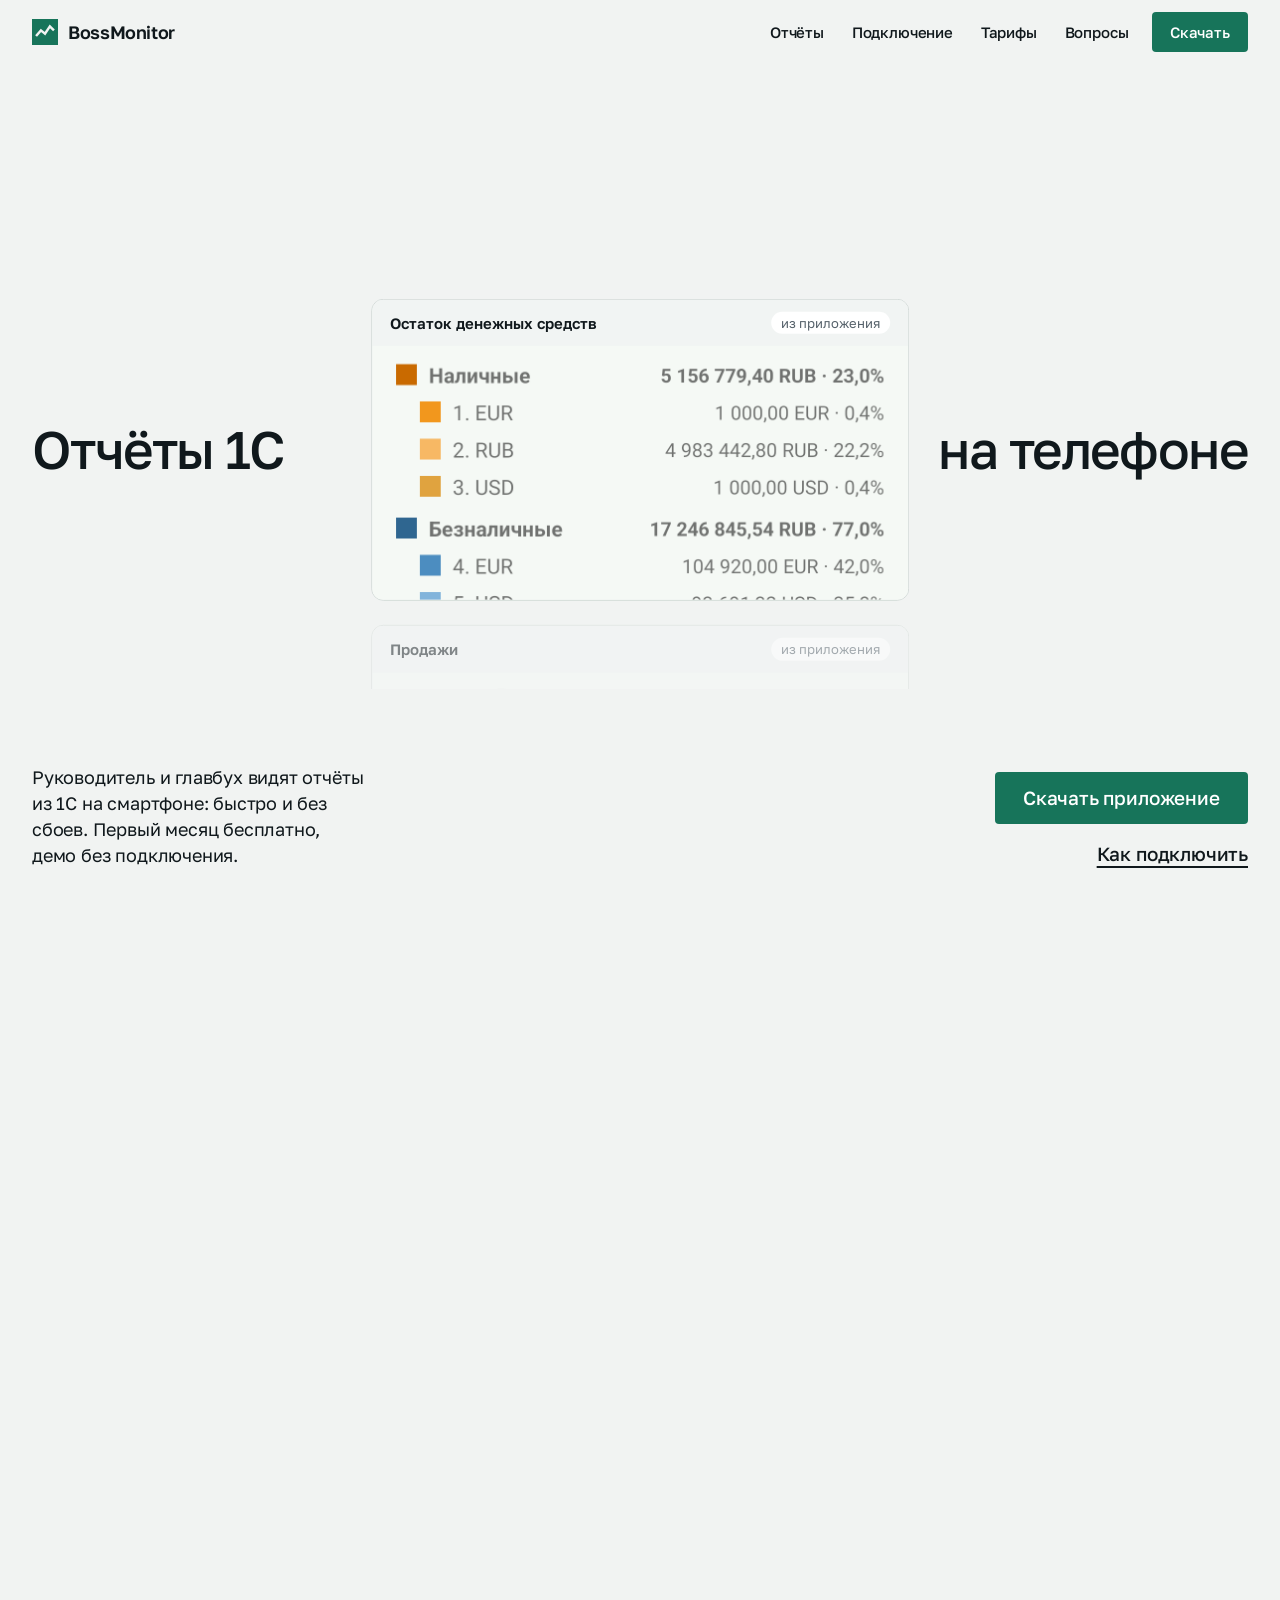
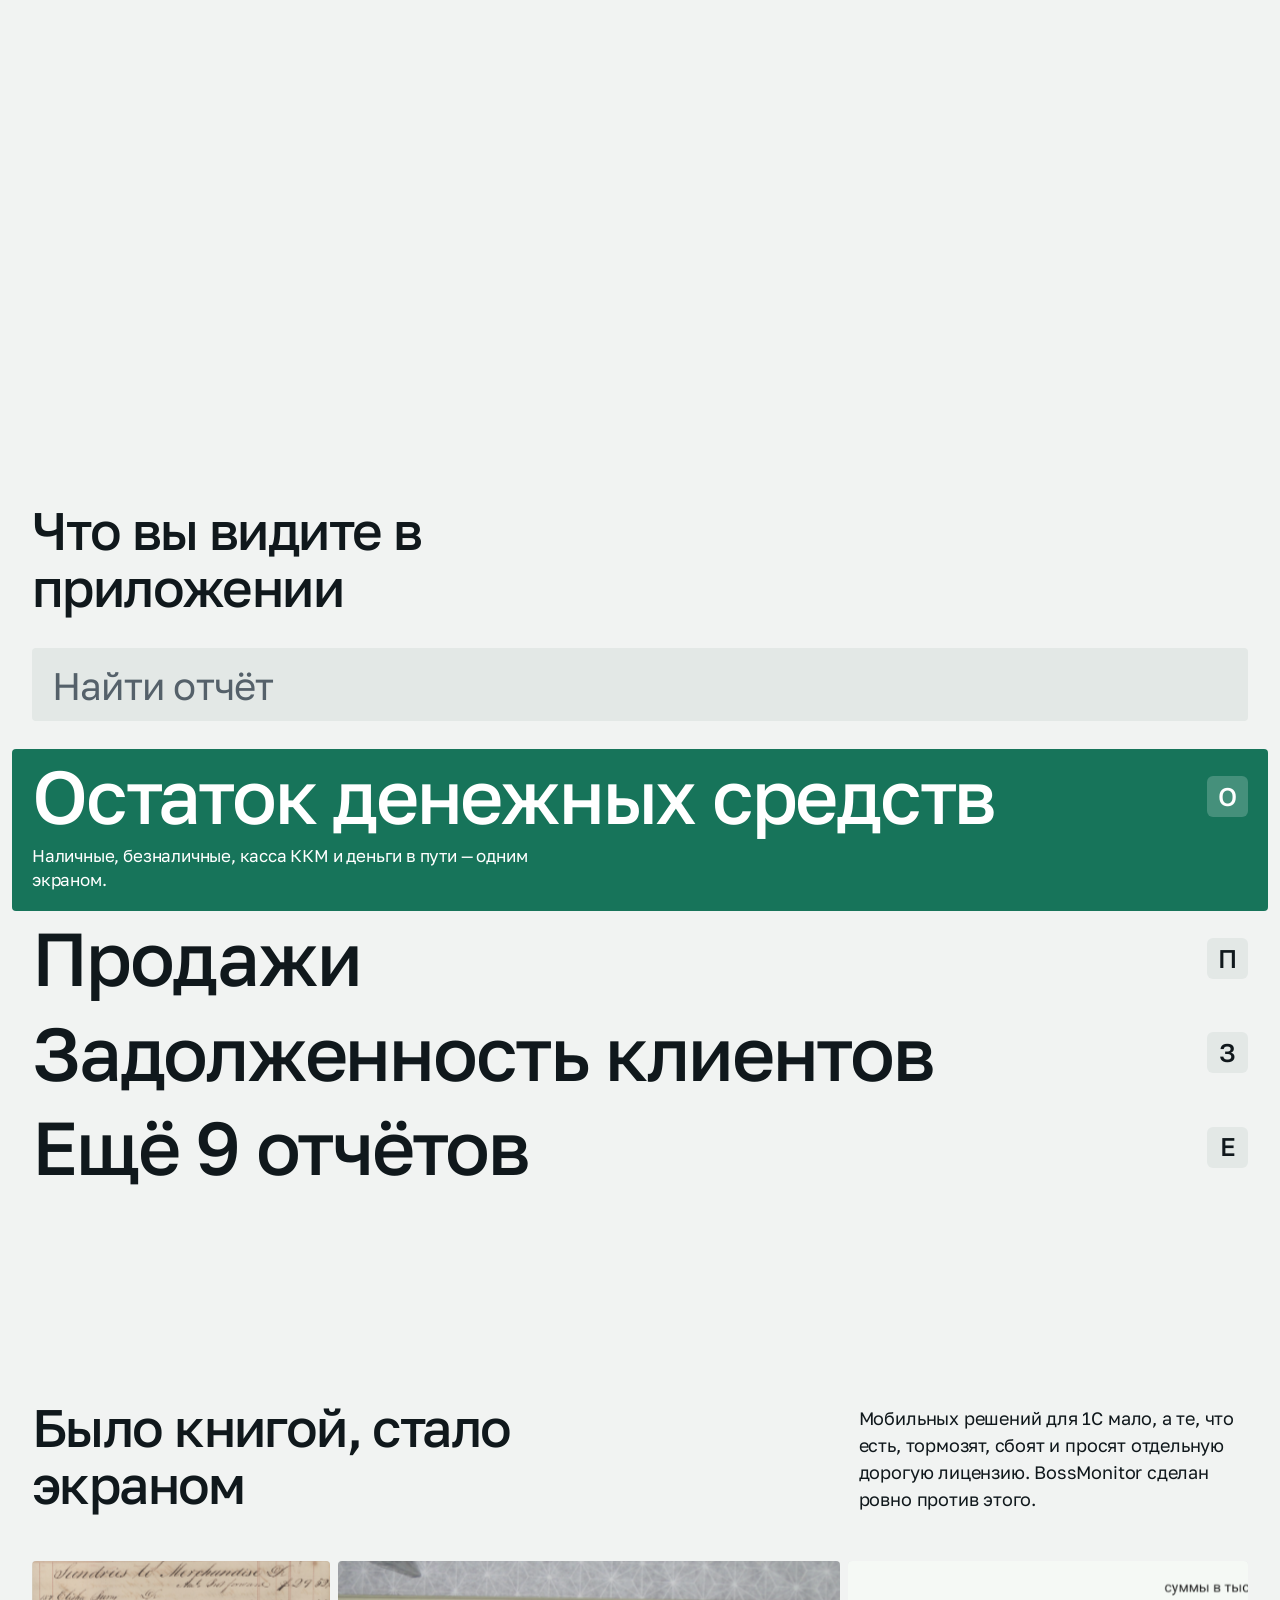
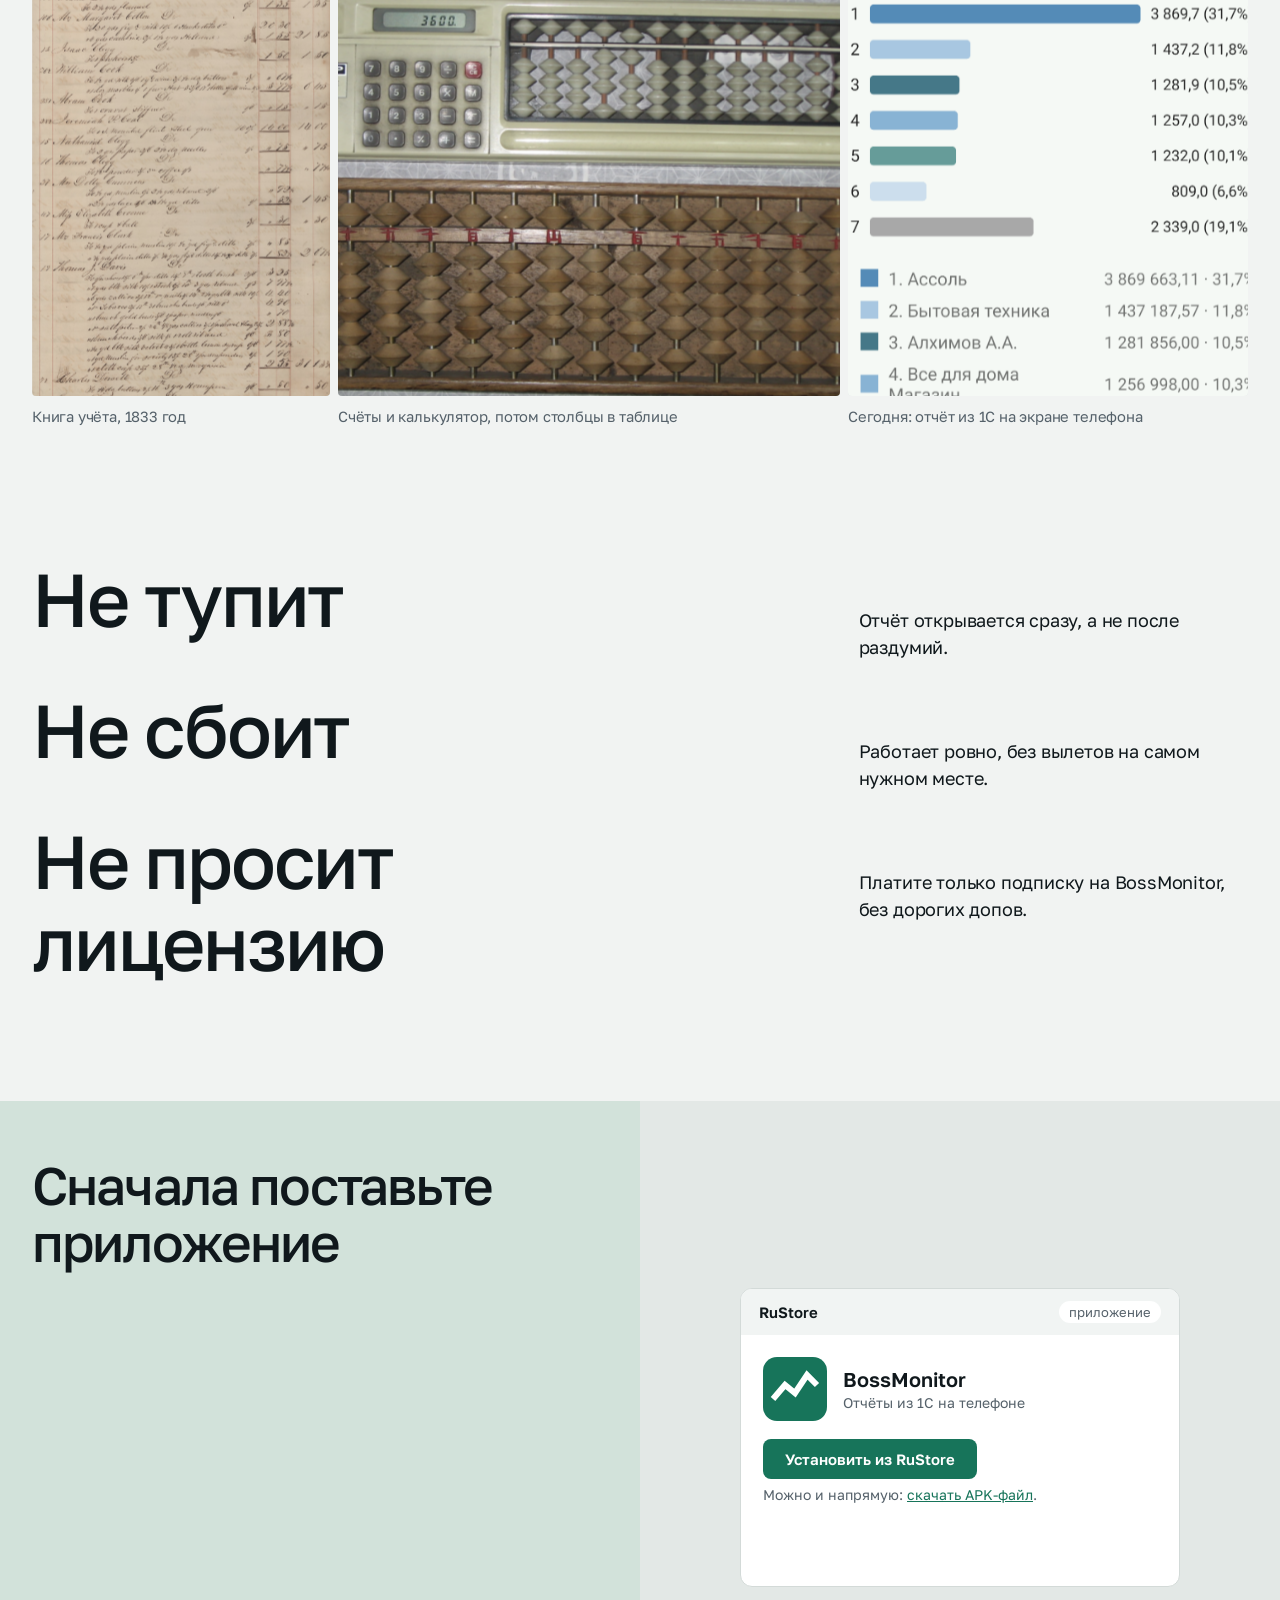
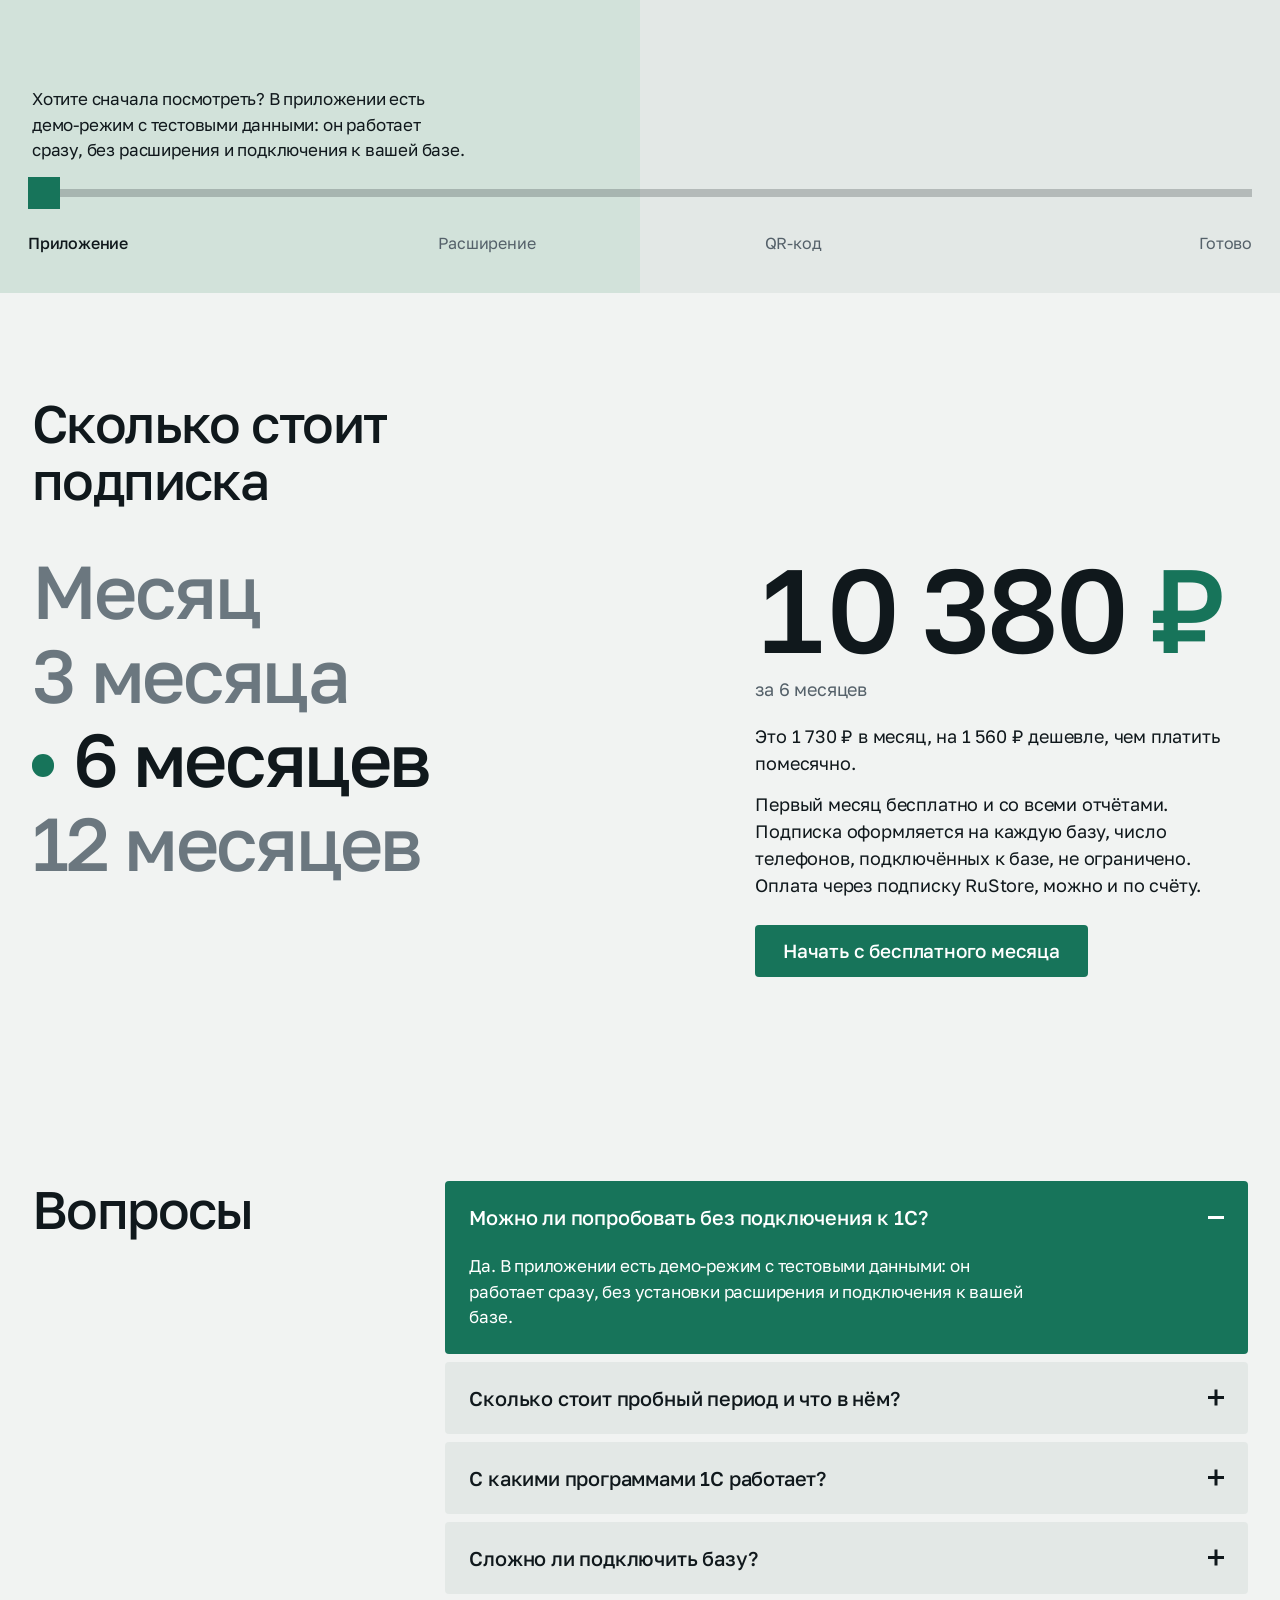
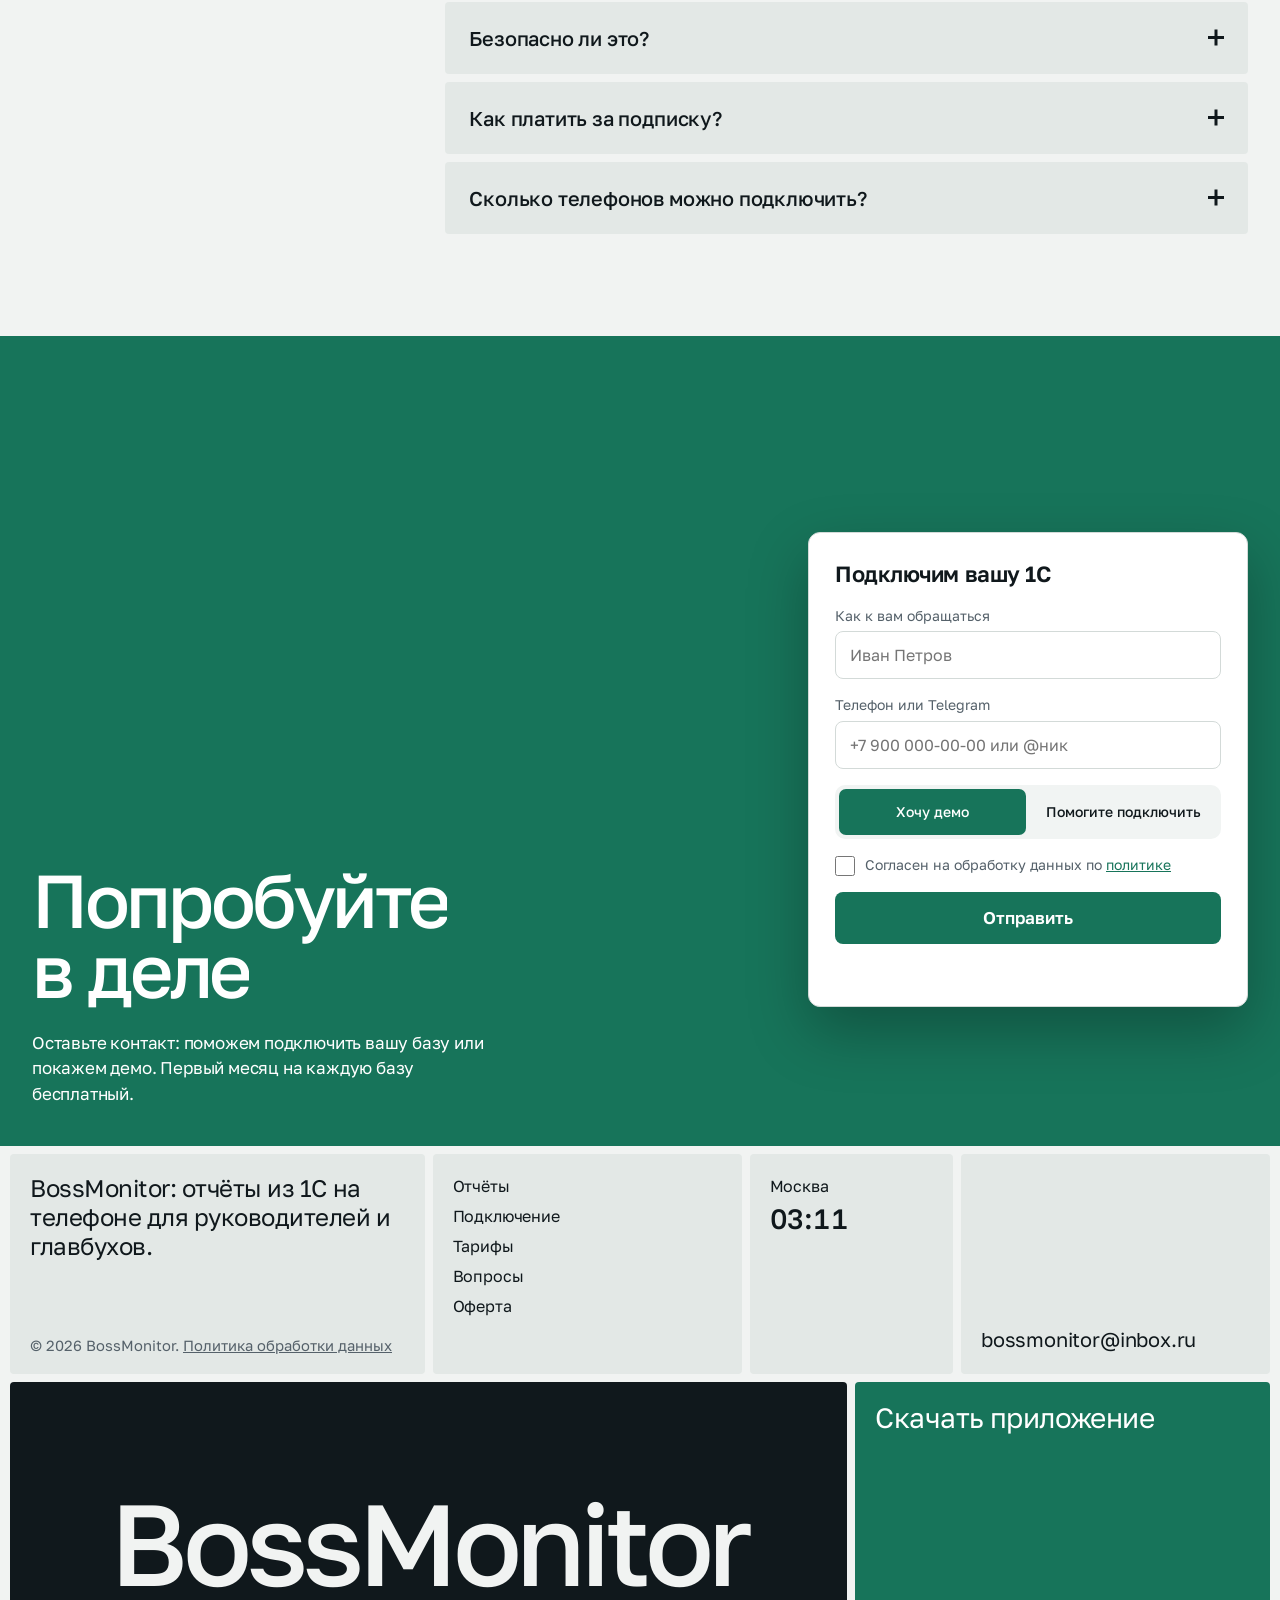
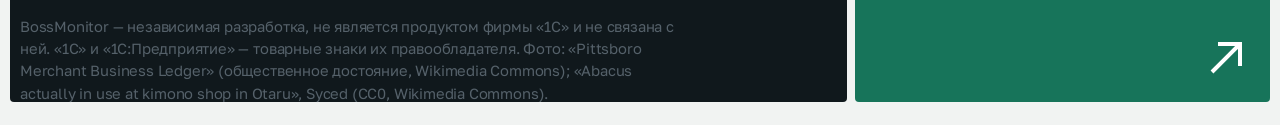
==== commit 969f6ef0: "Правки клиента: реальные ссылки и скриншоты отчётов, реквизиты, FAQ Co-Authored-By: Claude Sonnet 5." ====
--- a/index.html
+++ b/index.html
@@ -29,7 +29,7 @@
       <a href="#pricing">Тарифы</a>
       <a href="#faq">Вопросы</a>
     </nav>
-    <a class="btn btn--head" href="https://bossmonitor.ru/" target="_blank" rel="noopener"><span>Скачать</span></a>
+    <a class="btn btn--head" href="https://www.rustore.ru/catalog/app/ru.bossmonitor.app" target="_blank" rel="noopener"><span>Скачать</span></a>
   </div>
 </header>
 
@@ -42,72 +42,19 @@
     <div class="reel" id="reel" aria-label="Примеры экранов приложения">
       <div class="reel__track" id="reelTrack">
 
-        <article class="frame is-on" data-ui>
-          <div class="ui__bar"><b>Деньги на счетах</b><span class="chip">демо-данные</span></div>
-          <div class="ui__body ui__body--cash">
-            <div>
-              <p class="ui__lab">Всего на сегодня</p>
-              <p class="ui__big"><span data-count="8412600">8 412 600</span> ₽</p>
-              <div class="split" aria-hidden="true"><i style="--w:60.9%"></i><i style="--w:24.4%"></i><i style="--w:14.7%"></i></div>
-            </div>
-            <ul class="rows">
-              <li><span class="dot d1"></span><span>Расчётный, Сбербанк</span><b>5 120 400</b></li>
-              <li><span class="dot d2"></span><span>Расчётный, Тинькофф</span><b>2 050 200</b></li>
-              <li><span class="dot d3"></span><span>Касса</span><b>1 242 000</b></li>
-            </ul>
-          </div>
+        <article class="frame frame--img is-on" data-ui>
+          <div class="ui__bar"><b>Остаток денежных средств</b><span class="chip">из приложения</span></div>
+          <img src="assets/rep-cash.png" width="1080" height="570" alt="Экран приложения: остаток денежных средств, наличные и безналичные по валютам">
         </article>
 
-        <article class="frame" data-ui>
-          <div class="ui__bar"><b>Выручка за неделю</b><span class="chip">демо-данные</span></div>
-          <div class="ui__body ui__body--rev">
-            <div>
-              <p class="ui__lab">Итого за 7 дней</p>
-              <p class="ui__big">2 669 000 ₽</p>
-              <p class="ui__sub">Лучший день — четверг, 501 000 ₽</p>
-            </div>
-            <div class="bars" aria-hidden="true">
-              <span style="--h:82%"><em>412</em><i>пн</i></span>
-              <span style="--h:77%"><em>388</em><i>вт</i></span>
-              <span style="--h:90%"><em>455</em><i>ср</i></span>
-              <span style="--h:100%" class="top"><em>501</em><i>чт</i></span>
-              <span style="--h:95%"><em>479</em><i>пт</i></span>
-              <span style="--h:47%"><em>236</em><i>сб</i></span>
-              <span style="--h:40%"><em>198</em><i>вс</i></span>
-            </div>
-          </div>
+        <article class="frame frame--img" data-ui>
+          <div class="ui__bar"><b>Продажи</b><span class="chip">из приложения</span></div>
+          <img src="assets/rep-sales.png" width="1080" height="1595" alt="Экран приложения: выручка по менеджерам">
         </article>
 
-        <article class="frame" data-ui>
-          <div class="ui__bar"><b>Нам должны</b><span class="chip">демо-данные</span></div>
-          <div class="ui__body ui__body--debt">
-            <div>
-              <p class="ui__lab">Дебиторская задолженность</p>
-              <p class="ui__big">3 184 000 ₽</p>
-              <p class="ui__sub warn">Просрочено: 1 420 000 ₽</p>
-            </div>
-            <ul class="rows">
-              <li><span>«Альфа-Строй»</span><span class="tag tag--late">просрочка 12 дн.</span><b>1 420 000</b></li>
-              <li><span>«ТехноПарк»</span><span class="tag">срок 5 дн.</span><b>980 000</b></li>
-              <li><span>«Меридиан»</span><span class="tag">срок 14 дн.</span><b>784 000</b></li>
-            </ul>
-          </div>
-        </article>
-
-        <article class="frame" data-ui>
-          <div class="ui__bar"><b>Склад: остатки</b><span class="chip">демо-данные</span></div>
-          <div class="ui__body ui__body--stock">
-            <div>
-              <p class="ui__lab">Ниже минимума</p>
-              <p class="ui__big">2 позиции</p>
-              <p class="ui__sub">из 3 в списке</p>
-            </div>
-            <ul class="rows">
-              <li><span>Кабель ВВГ 3×2,5</span><span class="tag">норма</span><b>1 840 м</b></li>
-              <li><span>Автомат 16 А</span><span class="tag tag--late">мало</span><b>38 шт</b></li>
-              <li><span>Щиток ЩРн-12</span><span class="tag tag--late">мало</span><b>6 шт</b></li>
-            </ul>
-          </div>
+        <article class="frame frame--img" data-ui>
+          <div class="ui__bar"><b>Задолженность клиентов</b><span class="chip">из приложения</span></div>
+          <img src="assets/rep-debt.png" width="1080" height="1365" alt="Экран приложения: задолженность клиентов">
         </article>
 
       </div>
@@ -116,7 +63,7 @@
     <div class="hero__foot">
       <p class="hero__lead">Руководитель и главбух видят отчёты из 1С на смартфоне: быстро и без сбоев. Первый месяц бесплатно, демо без подключения.</p>
       <div class="hero__act">
-        <a class="btn" href="https://bossmonitor.ru/" target="_blank" rel="noopener"><span>Скачать приложение</span></a>
+        <a class="btn" href="https://www.rustore.ru/catalog/app/ru.bossmonitor.app" target="_blank" rel="noopener"><span>Скачать приложение</span></a>
         <a class="link" href="#connect">Как подключить</a>
       </div>
     </div>
@@ -132,29 +79,21 @@
         <input id="cmdInput" type="search" placeholder="Найти отчёт" autocomplete="off" spellcheck="false">
       </label>
       <ul class="cmd__list" id="cmdList" role="listbox" aria-label="Отчёты">
-        <li role="option" tabindex="0" data-key="д" class="is-sel">
-          <span class="cmd__name">Деньги на счетах</span><kbd>Д</kbd>
-          <span class="cmd__desc">Остатки по расчётным счетам и кассе одним взглядом, без звонка главбуху.</span>
-        </li>
-        <li role="option" tabindex="0" data-key="в">
-          <span class="cmd__name">Выручка и продажи</span><kbd>В</kbd>
-          <span class="cmd__desc">Продажи за день, неделю и месяц: утром уже понятно, как идёт торговля.</span>
-        </li>
-        <li role="option" tabindex="0" data-key="н">
-          <span class="cmd__name">Нам должны</span><kbd>Н</kbd>
-          <span class="cmd__desc">Дебиторка по контрагентам: кто должен, сколько и на сколько дней просрочка.</span>
-        </li>
-        <li role="option" tabindex="0" data-key="м">
-          <span class="cmd__name">Мы должны</span><kbd>М</kbd>
-          <span class="cmd__desc">Кредиторка: что и кому предстоит оплатить в ближайшие дни.</span>
-        </li>
-        <li role="option" tabindex="0" data-key="с">
-          <span class="cmd__name">Склад и остатки</span><kbd>С</kbd>
-          <span class="cmd__desc">Что лежит на складе и что заканчивается, пока вы не на месте.</span>
+        <li role="option" tabindex="0" data-key="о" class="is-sel">
+          <span class="cmd__name">Остаток денежных средств</span><kbd>О</kbd>
+          <span class="cmd__desc">Наличные, безналичные, касса ККМ и деньги в пути — одним экраном.</span>
         </li>
         <li role="option" tabindex="0" data-key="п">
-          <span class="cmd__name">Прибыль и расходы</span><kbd>П</kbd>
-          <span class="cmd__desc">Сколько заработали и куда ушли деньги за выбранный период.</span>
+          <span class="cmd__name">Продажи</span><kbd>П</kbd>
+          <span class="cmd__desc">Выручка и прибыль по подразделениям и менеджерам за выбранный период.</span>
+        </li>
+        <li role="option" tabindex="0" data-key="з">
+          <span class="cmd__name">Задолженность клиентов</span><kbd>З</kbd>
+          <span class="cmd__desc">Кто и сколько должен вам — по клиентам и организациям.</span>
+        </li>
+        <li role="option" tabindex="0" data-key="е">
+          <span class="cmd__name">Ещё 9 отчётов</span><kbd>Е</kbd>
+          <span class="cmd__desc">Всего в приложении 12 отчётов: ТОП 20 товаров и покупателей, задолженность поставщикам, доходы и расходы, движение денег, себестоимость на складах, неликвид, ABC-анализ. Полный список на bossmonitor.ru.</span>
         </li>
       </ul>
       <p class="cmd__none" id="cmdNone" hidden>Такого отчёта в списке нет. <a href="#contact">Напишите, какого не хватает</a>.</p>
@@ -179,16 +118,9 @@
         <div class="pic"><img src="assets/abacus-actually-in-use-at-kimono-shop.jpg" width="1600" height="1200" loading="lazy" alt="Деревянные счёты и калькулятор со счётами на столе"></div>
         <figcaption>Счёты и калькулятор, потом столбцы в таблице</figcaption>
       </figure>
-      <figure class="tile tile--c" data-ui-wrap>
-        <div class="pocket" data-ui>
-          <div class="ui__bar"><b>Выручка сегодня</b><span class="chip">демо</span></div>
-          <div class="ui__body">
-            <p class="ui__big" data-count="412000" data-fmt="rub">412 000 ₽</p>
-            <p class="ui__sub">на 18% больше, чем вчера</p>
-            <div class="spark" aria-hidden="true"><svg viewBox="0 0 200 60" preserveAspectRatio="none"><path d="M0 48 L30 40 L60 44 L90 28 L120 32 L150 16 L200 8" fill="none" stroke="var(--accent)" stroke-width="3" vector-effect="non-scaling-stroke" pathLength="1"/></svg></div>
-          </div>
-        </div>
-        <figcaption>Сегодня: тот же отчёт в кармане</figcaption>
+      <figure class="tile tile--c">
+        <div class="pic pic--top"><img src="assets/rep-debt.png" width="1080" height="1365" loading="lazy" alt="Отчёт о задолженности клиентов на экране телефона"></div>
+        <figcaption>Сегодня: отчёт из 1С на экране телефона</figcaption>
       </figure>
     </div>
 
@@ -206,7 +138,7 @@
   <div class="connect__stage">
     <div class="connect__left">
       <p class="connect__clause" id="clause" aria-live="polite">Сначала поставьте приложение</p>
-      <p class="connect__note">Хотите сначала посмотреть? В приложении есть демо: оно работает сразу после установки, без подключения к базе.</p>
+      <p class="connect__note">Хотите сначала посмотреть? В приложении есть демо-режим с тестовыми данными: он работает сразу, без расширения и подключения к вашей базе.</p>
     </div>
     <div class="connect__right">
       <div class="fx" id="fx">
@@ -218,8 +150,8 @@
               <svg width="64" height="64" viewBox="0 0 32 32" aria-hidden="true"><rect width="32" height="32" fill="#17745A"/><path d="M5 21l6-7 5 4 6-9 5 5" fill="none" stroke="#fff" stroke-width="3"/></svg>
               <div><b>BossMonitor</b><span>Отчёты из 1С на телефоне</span></div>
             </div>
-            <a class="ui__btn" href="https://bossmonitor.ru/" target="_blank" rel="noopener">Установить</a>
-            <p class="ui__sub">Можно поставить и сразу с сайта bossmonitor.ru, но через RuStore проще.</p>
+            <a class="ui__btn" href="https://www.rustore.ru/catalog/app/ru.bossmonitor.app" target="_blank" rel="noopener">Установить из RuStore</a>
+            <p class="ui__sub">Можно и напрямую: <a href="https://bossmonitor.ru/downloads/BossMonitor.apk" target="_blank" rel="noopener">скачать APK-файл</a>.</p>
           </div>
         </div>
         <!-- stage 1: extension -->
@@ -230,7 +162,7 @@
               <li><span>Расширение BossMonitor</span><span class="tag tag--ok">подключено</span></li>
               <li class="faded"><span>Другие расширения</span><span class="tag">нет</span></li>
             </ul>
-            <p class="ui__sub">Расширение берётся с сайта и ставится штатной функцией 1С. Есть подробная инструкция.</p>
+            <p class="ui__sub">Конфигуратор не нужен: расширение ставится в обычном режиме 1С. <a href="https://bossmonitor.ru/downloads/BossMonitor.cfe" target="_blank" rel="noopener">Скачать расширение</a>.</p>
           </div>
         </div>
         <!-- stage 2: QR -->
@@ -242,17 +174,9 @@
           </div>
         </div>
         <!-- stage 3: ready -->
-        <div class="fx__s" data-ui>
-          <div class="ui__bar"><b>Деньги на счетах</b><span class="chip">готово</span></div>
-          <div class="ui__body ui__body--cash2">
-            <p class="ui__lab">Всего на сегодня</p>
-            <p class="ui__big">8 412 600 ₽</p>
-            <ul class="rows">
-              <li><span class="dot d1"></span><span>Расчётный, Сбербанк</span><b>5 120 400</b></li>
-              <li><span class="dot d2"></span><span>Расчётный, Тинькофф</span><b>2 050 200</b></li>
-              <li><span class="dot d3"></span><span>Касса</span><b>1 242 000</b></li>
-            </ul>
-          </div>
+        <div class="fx__s fx__s--img" data-ui>
+          <div class="ui__bar"><b>Остаток денежных средств</b><span class="chip">готово</span></div>
+          <img src="assets/rep-cash.png" width="1080" height="570" alt="Экран приложения с остатком денежных средств">
         </div>
       </div>
     </div>
@@ -283,8 +207,8 @@
         <p class="pr__price"><span id="prNum">10 380</span><span class="pr__cur"> ₽</span></p>
         <p class="pr__per" id="prPer">за 6 месяцев</p>
         <p class="pr__text" id="prText">Это 1 730 ₽ в месяц, на 1 560 ₽ дешевле, чем платить помесячно.</p>
-        <p class="pr__text">Первый месяц на каждую базу бесплатно. Число пользователей, подключённых к базе, не ограничено. Оплата проходит через RuStore.</p>
-        <a class="btn" href="https://bossmonitor.ru/" target="_blank" rel="noopener"><span id="prBtn">Начать с бесплатного месяца</span></a>
+        <p class="pr__text">Первый месяц бесплатно и со всеми отчётами. Подписка оформляется на каждую базу, число телефонов, подключённых к базе, не ограничено. Оплата через подписку RuStore, можно и по счёту.</p>
+        <a class="btn" href="https://www.rustore.ru/catalog/app/ru.bossmonitor.app" target="_blank" rel="noopener"><span id="prBtn">Начать с бесплатного месяца</span></a>
       </div>
     </div>
   </div>
@@ -297,31 +221,31 @@
     <div class="faq__list">
       <details name="faq" open>
         <summary>Можно ли попробовать без подключения к 1С?</summary>
-        <div class="ans"><p>Да. В приложении есть демо-режим: он работает сразу после установки, подключать базу не нужно. Можно спокойно посмотреть, как выглядят отчёты.</p></div>
-      </details>
-      <details name="faq">
-        <summary>Сколько стоит пробный период?</summary>
-        <div class="ans"><p>Первый месяц бесплатный, и он считается на каждую базу отдельно. Если у вас несколько баз, у каждой свой пробный месяц.</p></div>
+        <div class="ans"><p>Да. В приложении есть демо-режим с тестовыми данными: он работает сразу, без установки расширения и подключения к вашей базе.</p></div>
+      </details>
+      <details name="faq">
+        <summary>Сколько стоит пробный период и что в нём?</summary>
+        <div class="ans"><p>Первый месяц бесплатный и со всеми отчётами, он считается на каждую базу отдельно. Дальше бесплатными остаются «Продажи», «ТОП 20 товаров» и «ТОП 20 покупателей», остальные отчёты доступны по подписке.</p></div>
+      </details>
+      <details name="faq">
+        <summary>С какими программами 1С работает?</summary>
+        <div class="ans"><p>С «1С:Управление торговлей 11», «Комплексной автоматизацией 2», «Управлением нашей фирмой» и «Бухгалтерией предприятия 3.0».</p></div>
       </details>
       <details name="faq">
         <summary>Сложно ли подключить базу?</summary>
-        <div class="ans"><p>Нет. Нужно поставить приложение, добавить расширение в 1С штатной функцией и отсканировать QR-код. На сайте есть подробная инструкция, и пользователи обычно справляются сами.</p></div>
-      </details>
-      <details name="faq">
-        <summary>Где взять приложение и расширение?</summary>
-        <div class="ans"><p>Приложение есть в RuStore, ссылки на сайте bossmonitor.ru. Там же можно скачать его напрямую, но через RuStore проще. Расширение для 1С берётся с сайта.</p></div>
+        <div class="ans"><p>Нет. Поставьте приложение, установите расширение в обычном режиме 1С (конфигуратор не нужен) и отсканируйте QR-код. Базу в интернет публиковать не нужно, подробная инструкция есть на сайте.</p></div>
+      </details>
+      <details name="faq">
+        <summary>Безопасно ли это?</summary>
+        <div class="ans"><p>Приложение только показывает отчёты и ничего не меняет в базе. Данные идут по зашифрованному соединению, каждое устройство привязывается отдельным токеном, который можно отозвать.</p></div>
       </details>
       <details name="faq">
         <summary>Как платить за подписку?</summary>
-        <div class="ans"><p>Оплата идёт через RuStore. Можно взять месяц за 1 990 ₽, 3 месяца за 5 670 ₽, полгода за 10 380 ₽ или год за 14 990 ₽.</p></div>
-      </details>
-      <details name="faq">
-        <summary>Сколько человек сможет смотреть отчёты?</summary>
-        <div class="ans"><p>Количество пользователей, подключённых к одной базе, не ограничено: руководитель, заместитель, главбух и все, кому нужны цифры.</p></div>
-      </details>
-      <details name="faq">
-        <summary>Вы работаете только в Москве?</summary>
-        <div class="ans"><p>Мы из Москвы, но подключаем клиентов по всей России: приложение ставится на телефон, а подключение делается удалённо.</p></div>
+        <div class="ans"><p>Подпиской RuStore: оплата за выбранный срок списывается сразу и продлевается на тот же срок, пока вы не отмените её в RuStore. Тариф можно оплатить и по счёту. Подробнее в <a href="https://bossmonitor.ru/offer.html" target="_blank" rel="noopener">оферте</a>.</p></div>
+      </details>
+      <details name="faq">
+        <summary>Сколько телефонов можно подключить?</summary>
+        <div class="ans"><p>Число телефонов, подключённых к одной базе, не ограничено: руководитель, заместитель, главбух и все, кому нужны цифры. Подписка оформляется на базу.</p></div>
       </details>
     </div>
   </div>
@@ -368,16 +292,17 @@
       <a href="#connect">Подключение</a>
       <a href="#pricing">Тарифы</a>
       <a href="#faq">Вопросы</a>
+      <a href="https://bossmonitor.ru/offer.html" target="_blank" rel="noopener">Оферта</a>
     </nav>
     <div class="ft ft--time"><p>Москва<br><span id="msk">--:--</span></p></div>
-    <a class="ft ft--mail" href="https://bossmonitor.ru/" target="_blank" rel="noopener">bossmonitor.ru</a>
+    <a class="ft ft--mail" href="mailto:bossmonitor@inbox.ru">bossmonitor@inbox.ru</a>
     <div class="ft ft--word" aria-hidden="true">BossMonitor</div>
-    <a class="ft ft--go" href="https://bossmonitor.ru/" target="_blank" rel="noopener">
+    <a class="ft ft--go" href="https://www.rustore.ru/catalog/app/ru.bossmonitor.app" target="_blank" rel="noopener">
       <span>Скачать приложение</span>
       <svg width="48" height="48" viewBox="0 0 48 48" fill="none" aria-hidden="true"><path d="M10 38L38 10M16 10h22v22" stroke="currentColor" stroke-width="4"/></svg>
     </a>
   </div>
-  <p class="foot__cr">Фото: «Pittsboro Merchant Business Ledger» (общественное достояние, Wikimedia Commons); «Abacus actually in use at kimono shop in Otaru», Syced (CC0, Wikimedia Commons).</p>
+  <p class="foot__cr">BossMonitor — независимая разработка, не является продуктом фирмы «1С» и не связана с ней. «1С» и «1С:Предприятие» — товарные знаки их правообладателя. Фото: «Pittsboro Merchant Business Ledger» (общественное достояние, Wikimedia Commons); «Abacus actually in use at kimono shop in Otaru», Syced (CC0, Wikimedia Commons).</p>
 </footer>
 
 <script src="script.js"></script>
--- a/styles.css
+++ b/styles.css
@@ -94,7 +94,7 @@
   transform: translateY(-50%);
   display: flex; justify-content: space-between; align-items: baseline;
   font-size: var(--step-head); line-height: 1.05; letter-spacing: -0.03em; font-weight: 500;
-  pointer-events: none; white-space: nowrap;
+  white-space: nowrap;
 }
 .reel {
   position: absolute; left: 50%; top: 50%; z-index: 2;
@@ -159,8 +159,8 @@
 .js [data-split].in .wi { transform: none; }
 .js .rv { opacity: 0; transform: translateY(26px); transition: opacity .8s var(--ease), transform .9s var(--ease); transition-delay: var(--d, 0ms); }
 .js .rv.in { opacity: 1; transform: none; }
-.js .h1l { animation: inL 1.1s var(--ease) both .1s; }
-.js .h1r { animation: inR 1.1s var(--ease) both .2s; }
+.js .h1l { animation: inL .7s var(--ease) both; }
+.js .h1r { animation: inR .7s var(--ease) both .05s; }
 .js .reel { animation: inUp 1.2s var(--ease) both .25s; }
 .js .hero__foot { animation: inUp 1s var(--ease) both .5s; }
 @keyframes inL { from { opacity: 0; transform: translateX(-60px); } }
@@ -334,7 +334,7 @@
 .ft--go:hover { background: #0F5C46; }
 .ft--go svg { align-self: flex-end; transition: transform .45s var(--ease); }
 .ft--go:hover svg { transform: translate(6px, -6px); }
-.foot__cr { padding: 14px 10px 0; font-size: var(--step-small); color: var(--muted); max-width: 110ch; }
+.foot__cr { padding: 14px 10px 0; font-size: var(--step-small); color: var(--muted); max-width: 75ch; }
 
 /* ---------- legal ---------- */
 .legal { max-width: 760px; margin: 0 auto; padding: 120px var(--m) 80px; }
@@ -437,3 +437,12 @@
 }
 
 .frame .ui__big { font-size: clamp(22px, 1.7vw, 25px); }
+
+.frame--img { display: flex; flex-direction: column; background: #F5F9F6; }
+.frame--img img { width: 100%; flex: 1; min-height: 0; object-fit: cover; object-position: top; display: block; }
+.fx__s--img { background: #F5F9F6; }
+.fx__s--img img { width: 100%; height: auto; aspect-ratio: 1080 / 570; display: block; }
+.pic--top img { object-position: top; }
+.cmd__list li.is-sel .cmd__desc { max-height: 150px; }
+.fx a:not(.ui__btn) { color: var(--accent); }
+.faq .ans a { color: inherit; text-decoration: underline; }
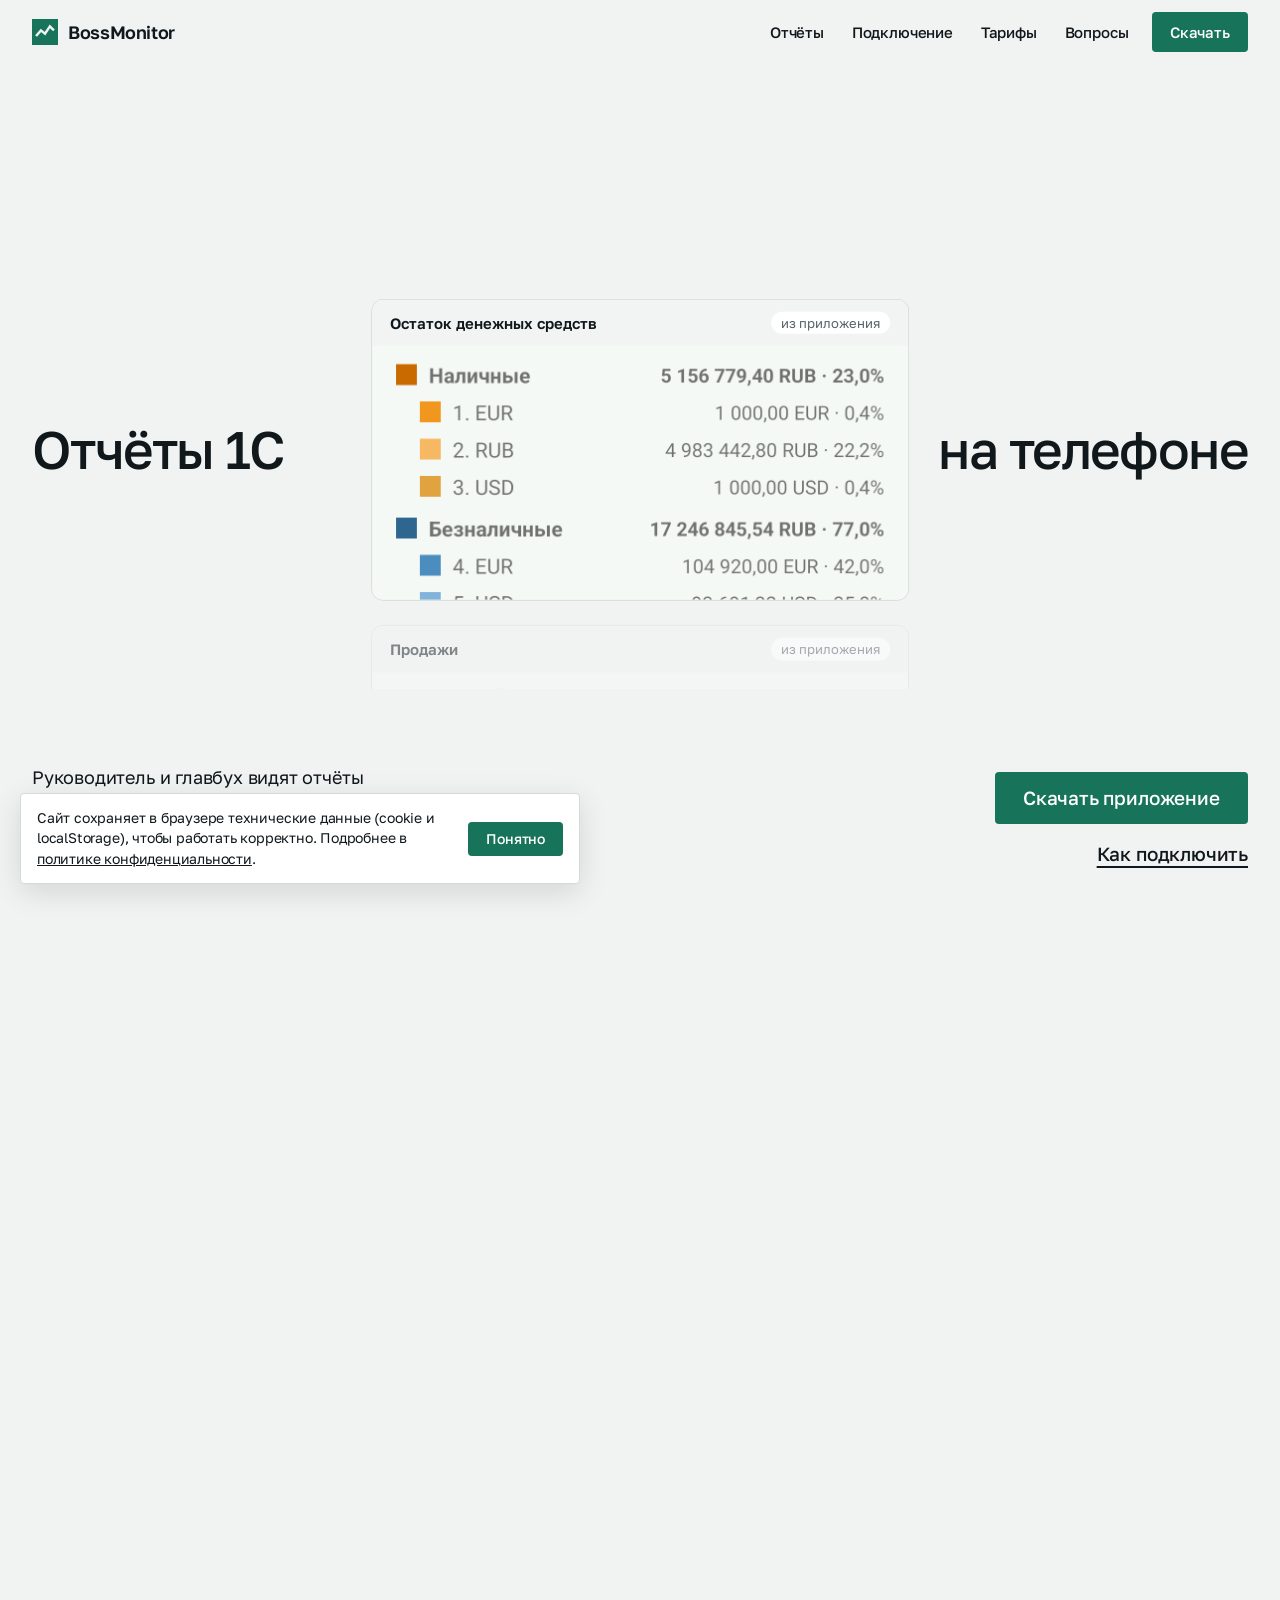
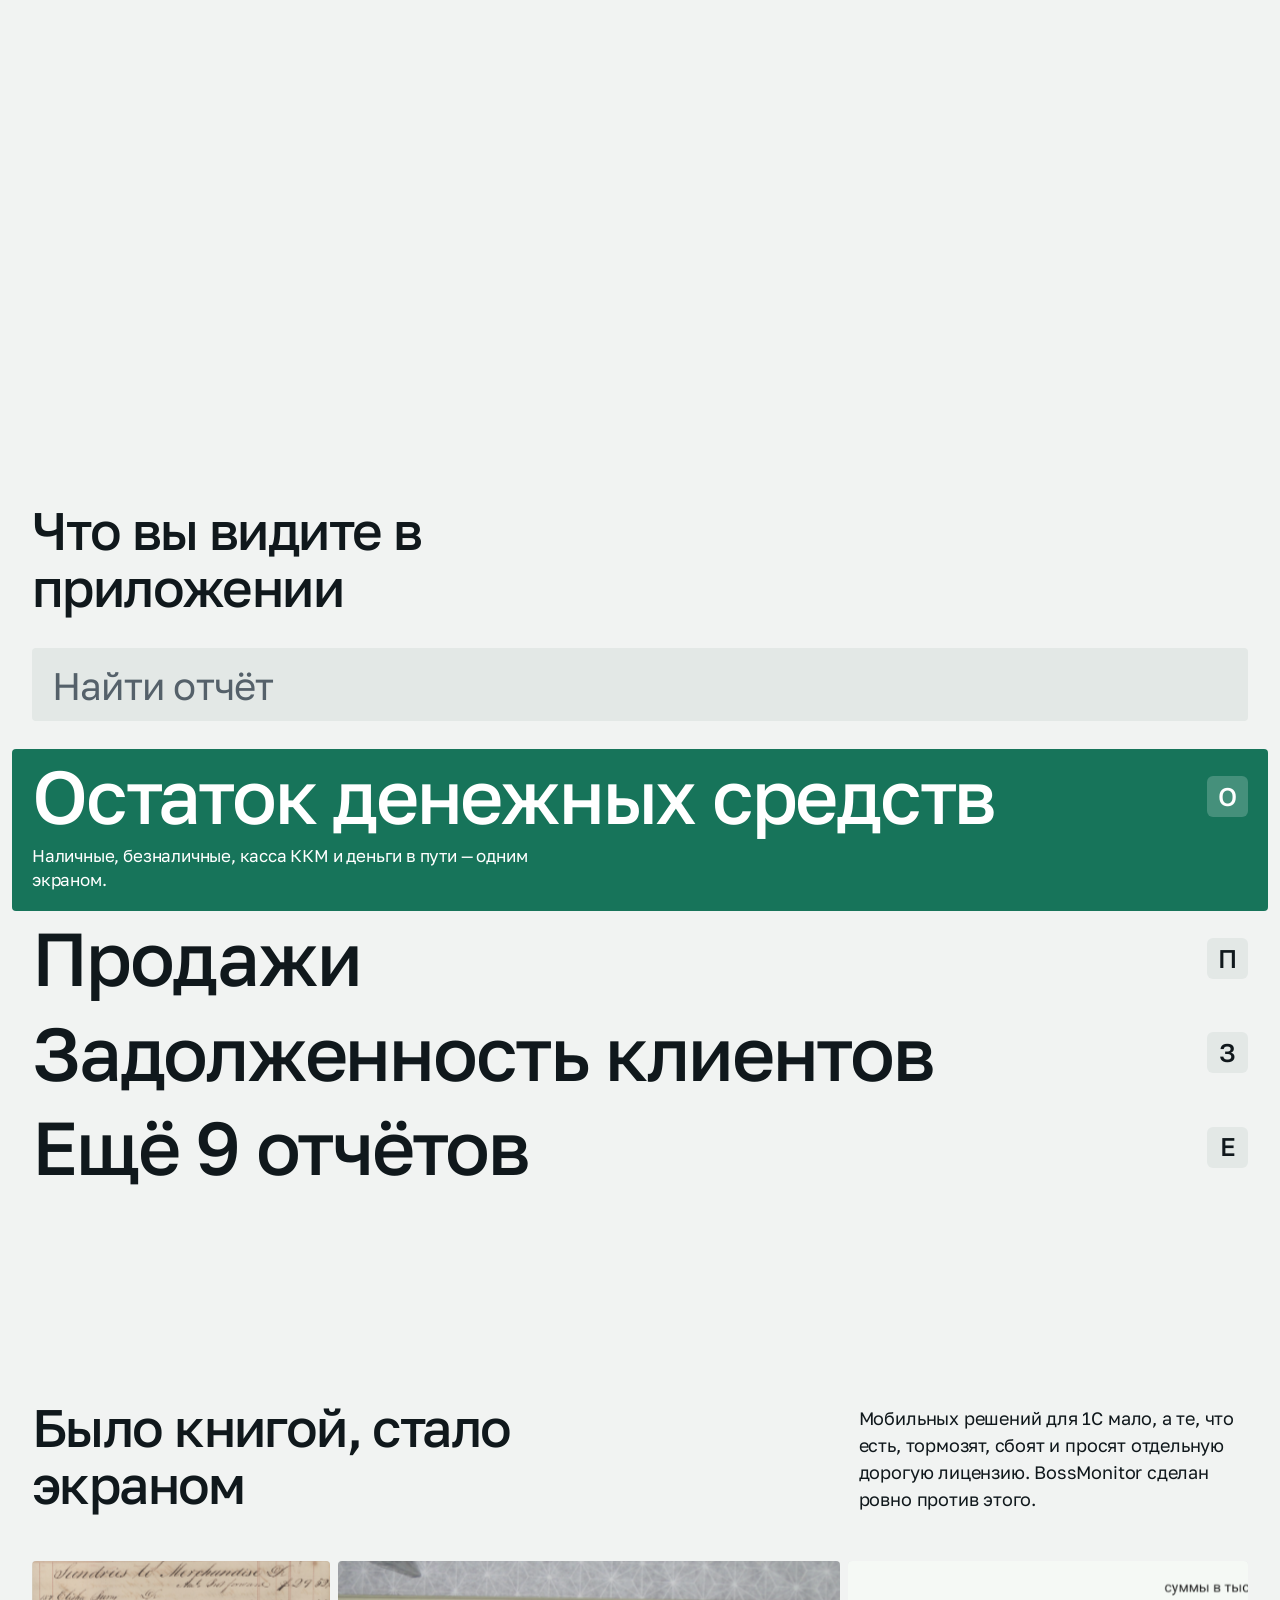
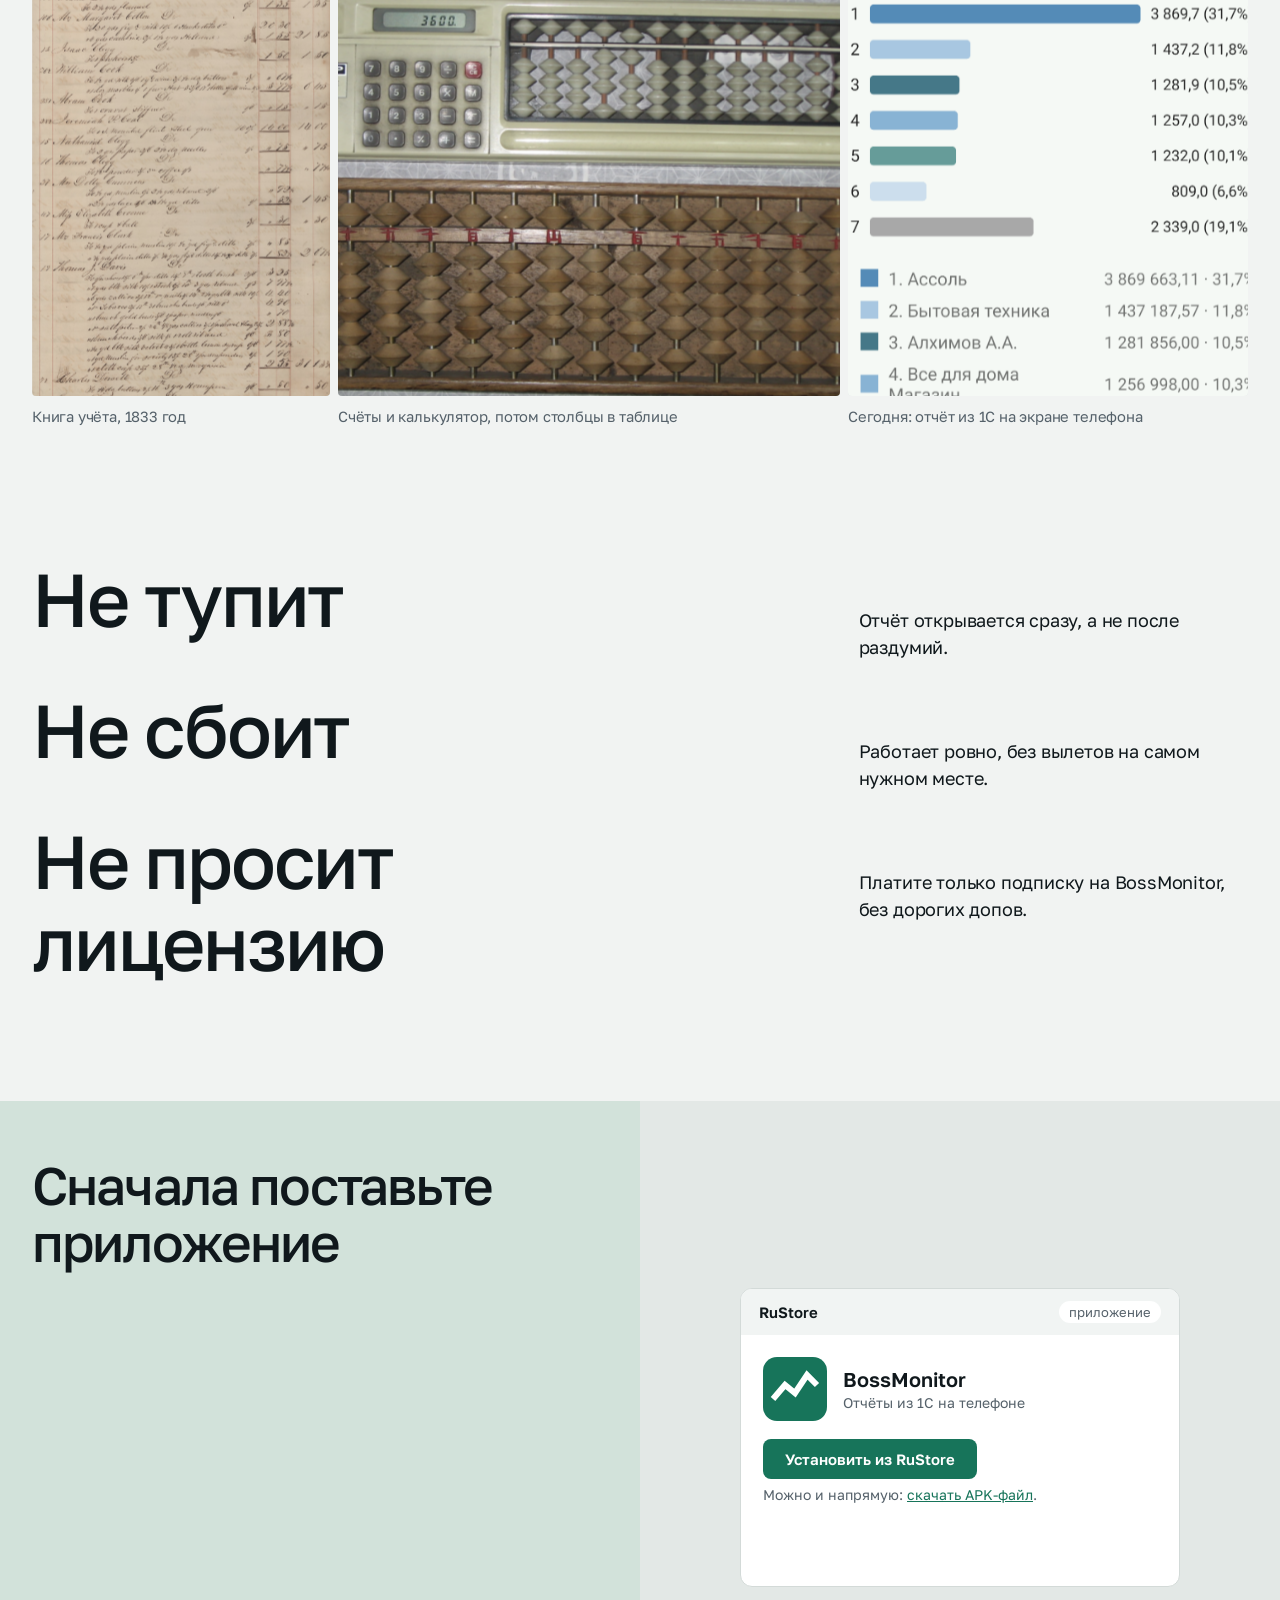
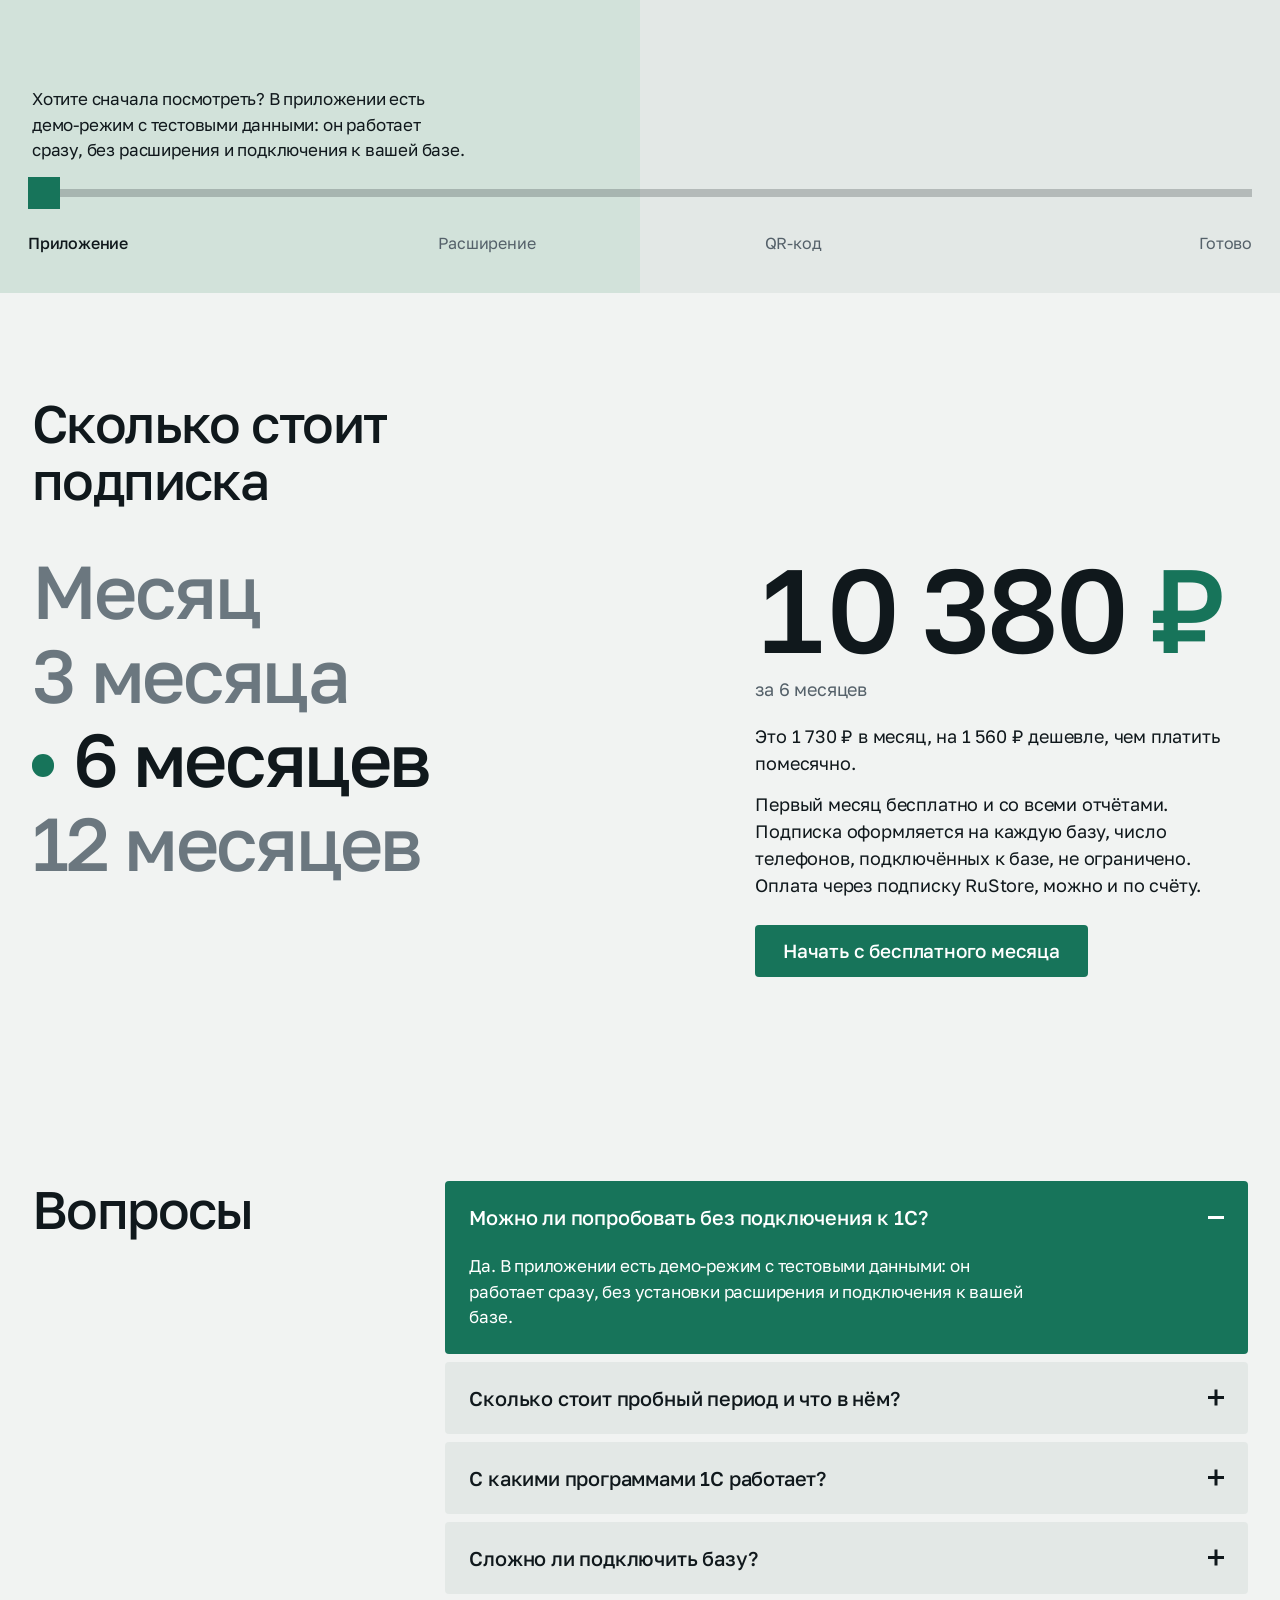
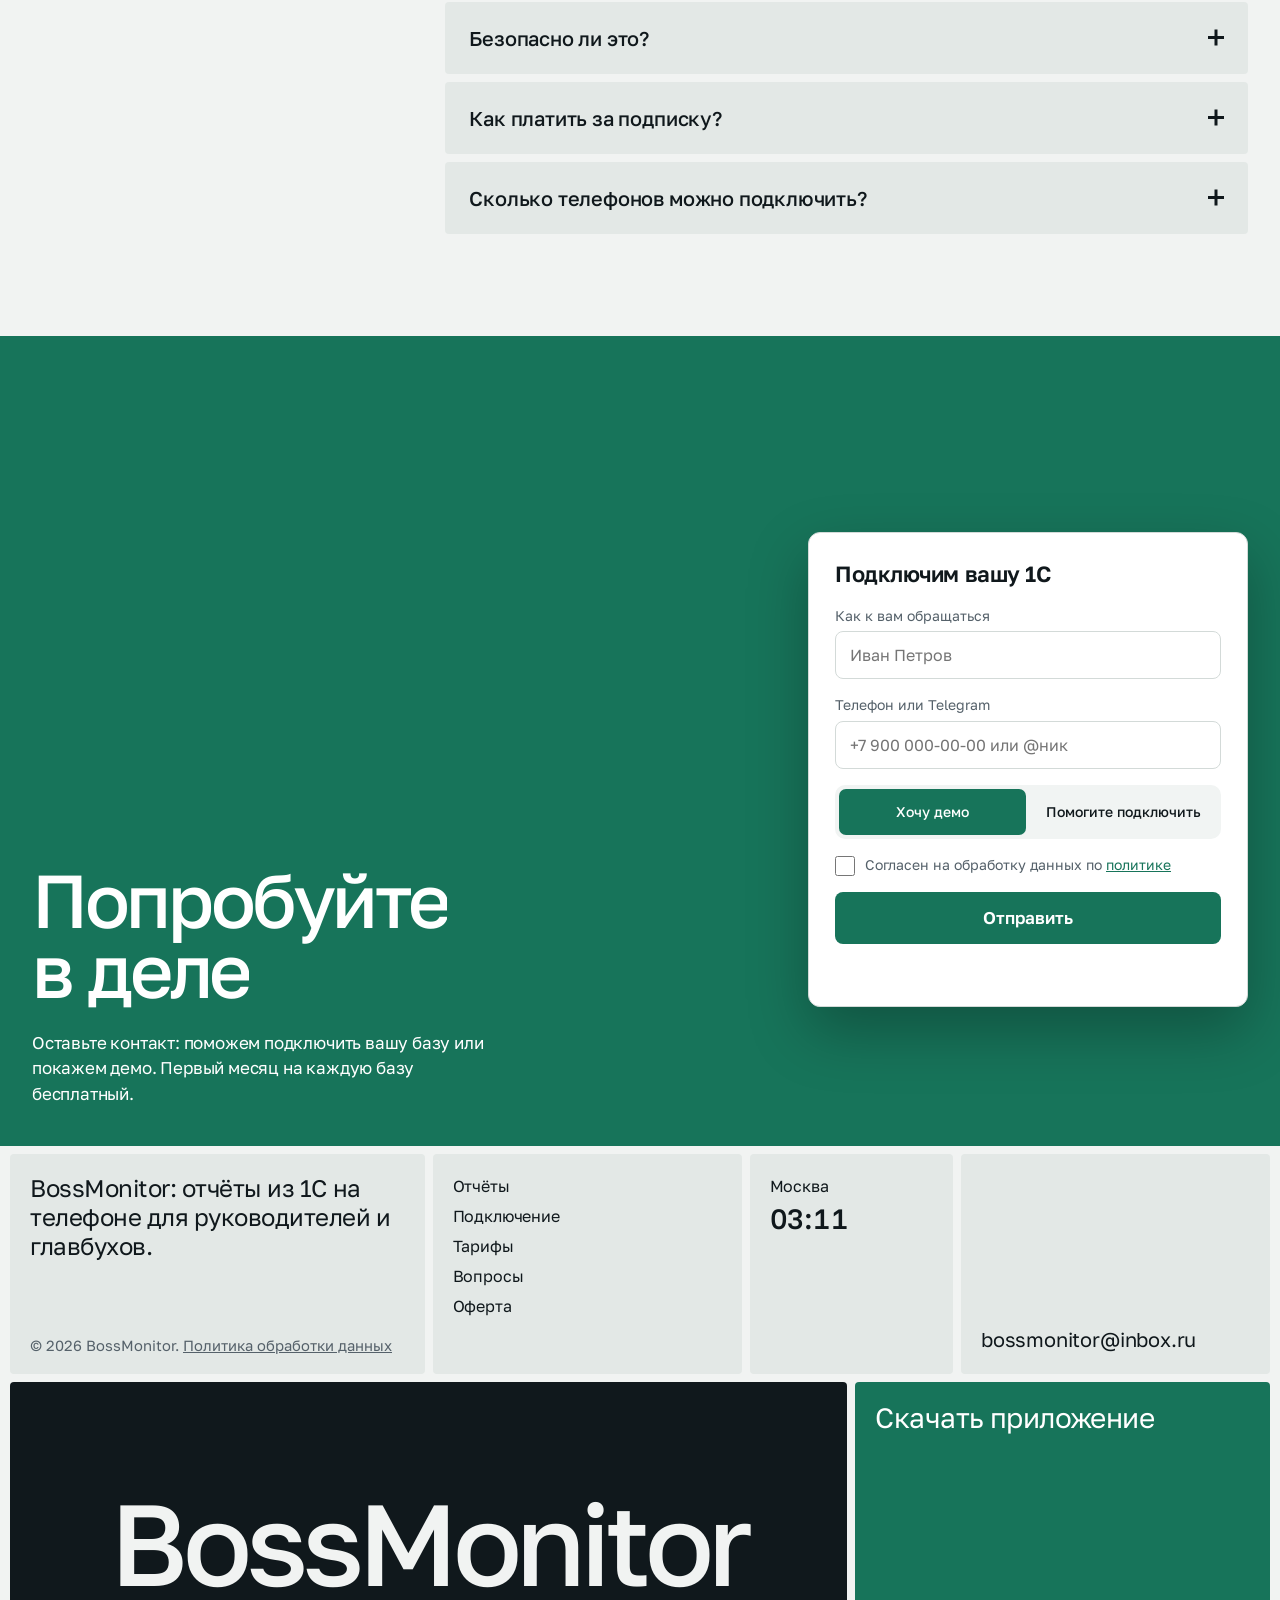
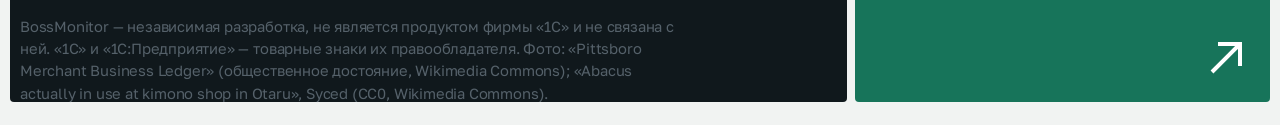
==== commit c141410d: "SEO: meta, canonical, Open Graph, JSON-LD, robots, sitemap, cookie notice, privacy page Co-Authored-" ====
--- a/index.html
+++ b/index.html
@@ -3,17 +3,37 @@
 <head>
 <meta charset="utf-8">
 <meta name="viewport" content="width=device-width, initial-scale=1">
-<title>BossMonitor — отчёты 1С на телефоне руководителя</title>
+<title>BossMonitor - отчёты 1С на телефоне руководителя</title>
 <meta name="description" content="BossMonitor показывает руководителю и главбуху отчёты из 1С прямо на смартфоне. Первый месяц на каждую базу бесплатно, демо работает сразу после установки.">
-<meta property="og:title" content="BossMonitor — отчёты 1С на телефоне">
+<meta name="robots" content="index, follow">
+<link rel="canonical" href="https://murzzsite.github.io/bossmonitor/">
+<meta property="og:title" content="BossMonitor - отчёты 1С на телефоне">
 <meta property="og:description" content="Деньги на счетах, выручка, дебиторка и склад из вашей 1С на экране смартфона. Первый месяц бесплатно.">
 <meta property="og:type" content="website">
+<meta property="og:url" content="https://murzzsite.github.io/bossmonitor/">
+<meta property="og:locale" content="ru_RU">
+<meta property="og:site_name" content="BossMonitor">
+<meta property="og:image" content="https://murzzsite.github.io/bossmonitor/assets/rep-cash.png">
+<meta property="og:image:alt" content="Экран приложения BossMonitor: остаток денежных средств">
+<meta name="twitter:card" content="summary_large_image">
+<meta name="twitter:image" content="https://murzzsite.github.io/bossmonitor/assets/rep-cash.png">
+<meta name="twitter:title" content="BossMonitor - отчёты 1С на телефоне">
+<meta name="twitter:description" content="Деньги на счетах, выручка, дебиторка и склад из вашей 1С на экране смартфона. Первый месяц бесплатно.">
 <meta name="theme-color" content="#F1F3F2">
 <link rel="icon" href="data:image/svg+xml,%3Csvg xmlns='http://www.w3.org/2000/svg' viewBox='0 0 32 32'%3E%3Crect width='32' height='32' fill='%2317745A'/%3E%3Cpath d='M5 21l6-7 5 4 6-9 5 5' fill='none' stroke='%23fff' stroke-width='3'/%3E%3C/svg%3E">
 <link rel="preconnect" href="https://fonts.googleapis.com">
 <link rel="preconnect" href="https://fonts.gstatic.com" crossorigin>
 <link href="https://fonts.googleapis.com/css2?family=Golos+Text:wght@400;500;600&display=swap" rel="stylesheet">
 <link rel="stylesheet" href="styles.css">
+<script type="application/ld+json">
+{"@context":"https://schema.org","@type":"Organization","@id":"https://murzzsite.github.io/bossmonitor/#org","name":"BossMonitor","url":"https://murzzsite.github.io/bossmonitor/","email":"bossmonitor@inbox.ru","description":"Отчёты из 1С на телефоне для руководителей и главбухов.","sameAs":["https://www.rustore.ru/catalog/app/ru.bossmonitor.app","https://bossmonitor.ru"]}
+</script>
+<script type="application/ld+json">
+{"@context":"https://schema.org","@type":"SoftwareApplication","name":"BossMonitor","applicationCategory":"BusinessApplication","description":"Приложение показывает руководителю и главбуху отчёты из 1С на смартфоне: деньги на счетах, выручку, дебиторку и склад.","url":"https://www.rustore.ru/catalog/app/ru.bossmonitor.app","inLanguage":"ru","publisher":{"@id":"https://murzzsite.github.io/bossmonitor/#org"}}
+</script>
+<script type="application/ld+json">
+{"@context":"https://schema.org","@type":"WebSite","name":"BossMonitor","url":"https://murzzsite.github.io/bossmonitor/","inLanguage":"ru-RU"}
+</script>
 </head>
 <body>
 
@@ -306,5 +326,6 @@
 </footer>
 
 <script src="script.js"></script>
+<script src="cookie.js" defer></script>
 </body>
 </html>
